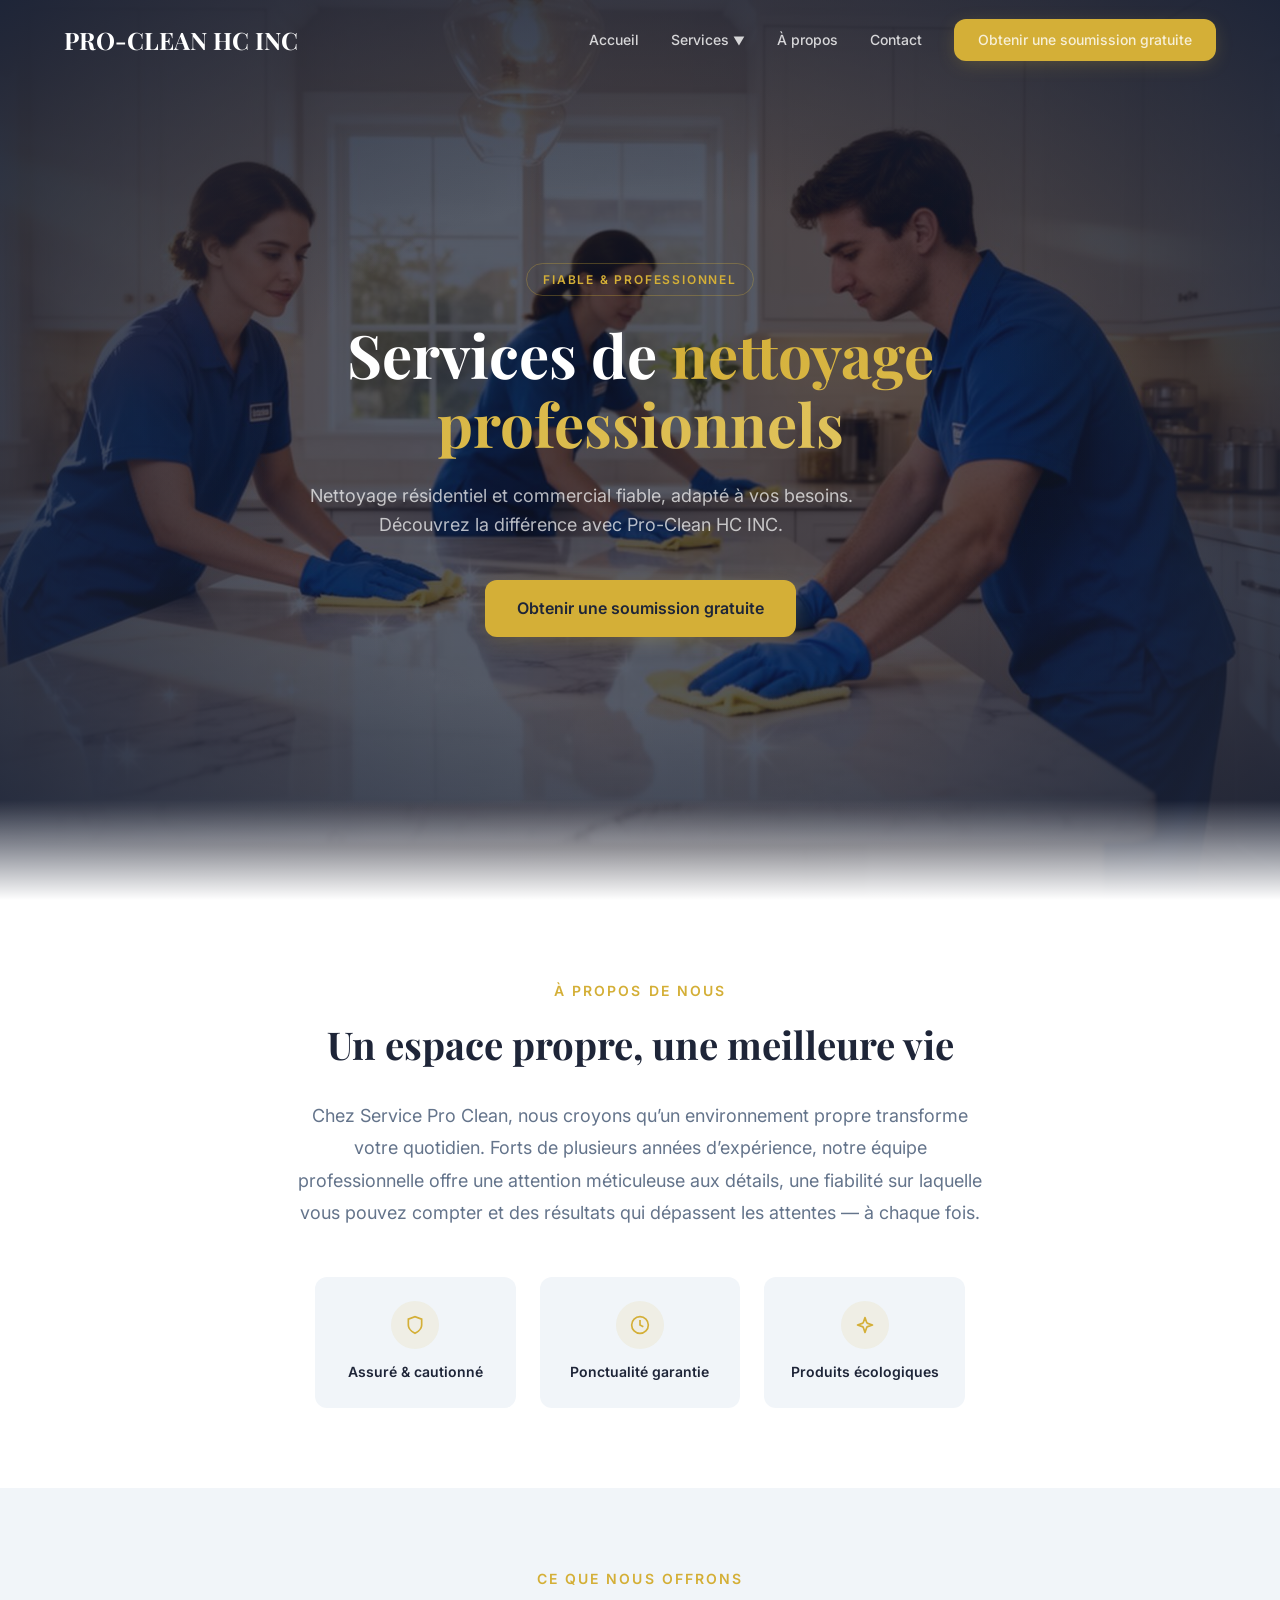
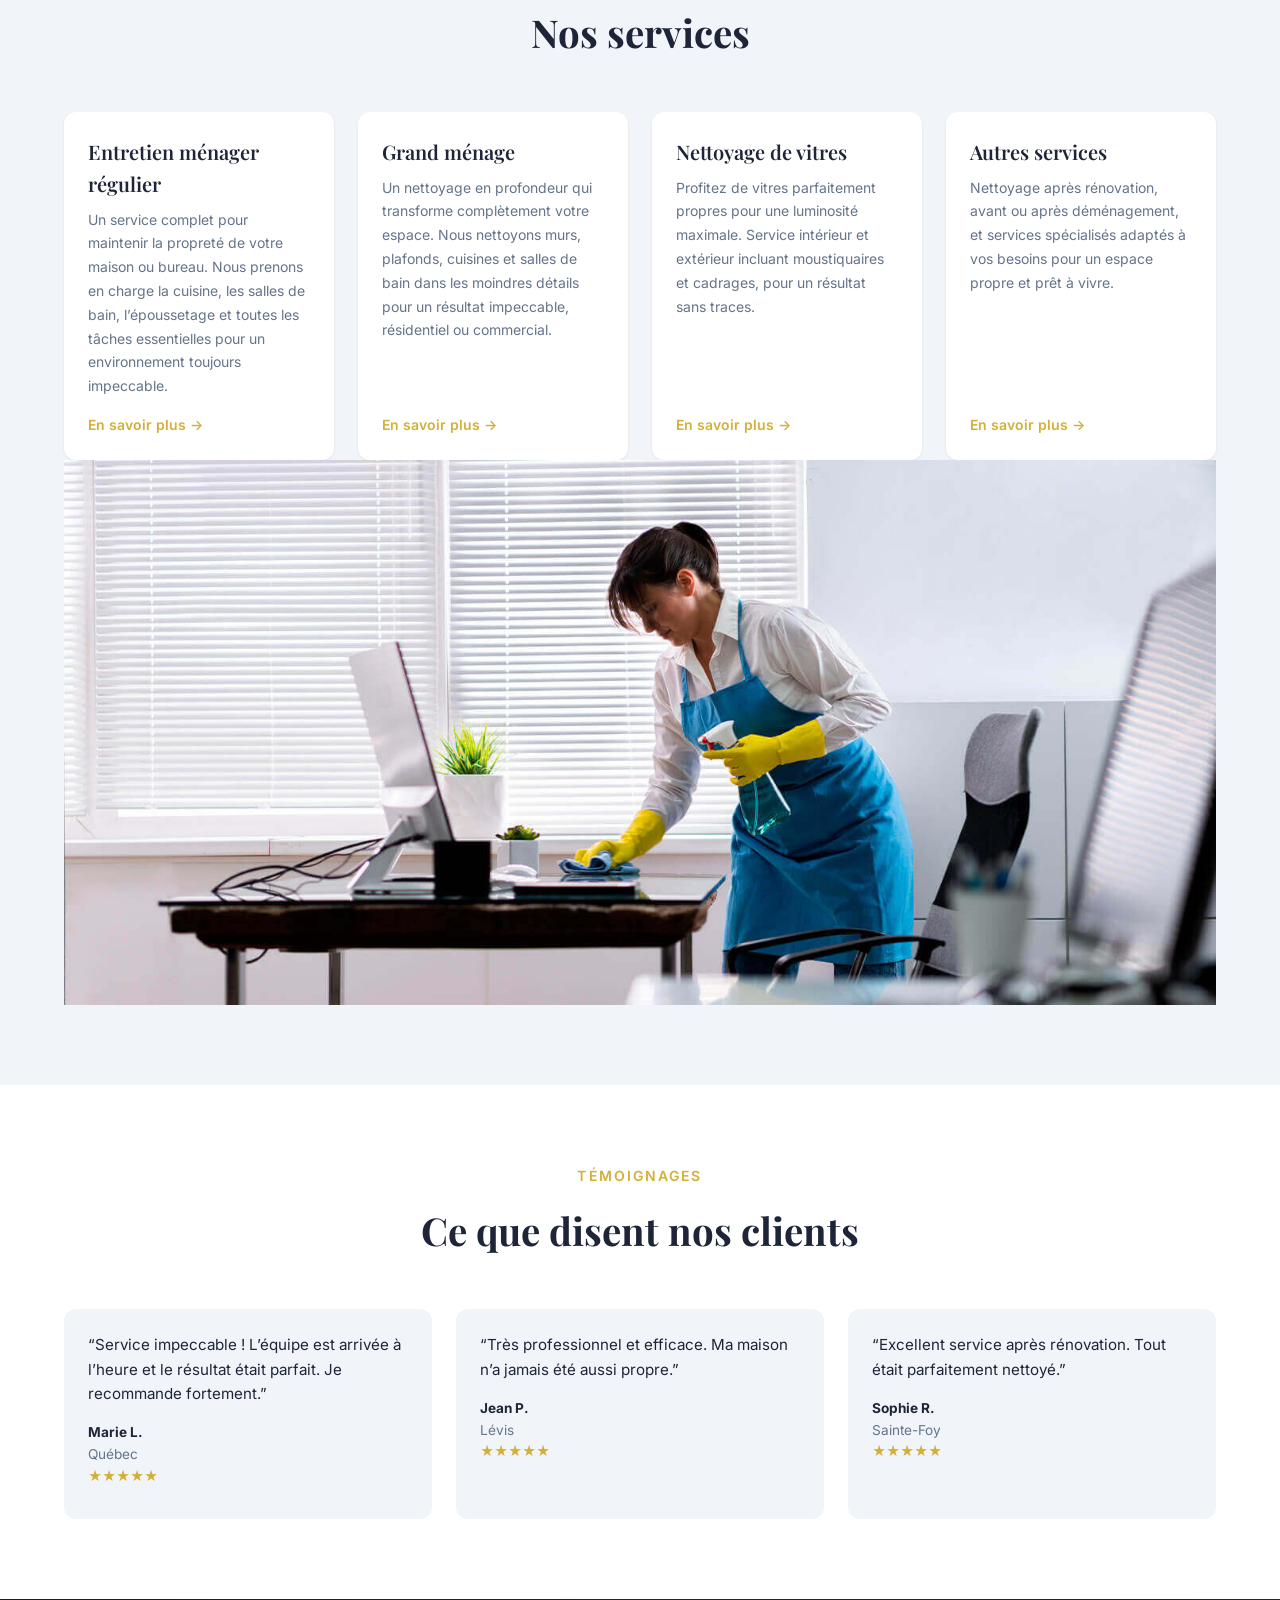
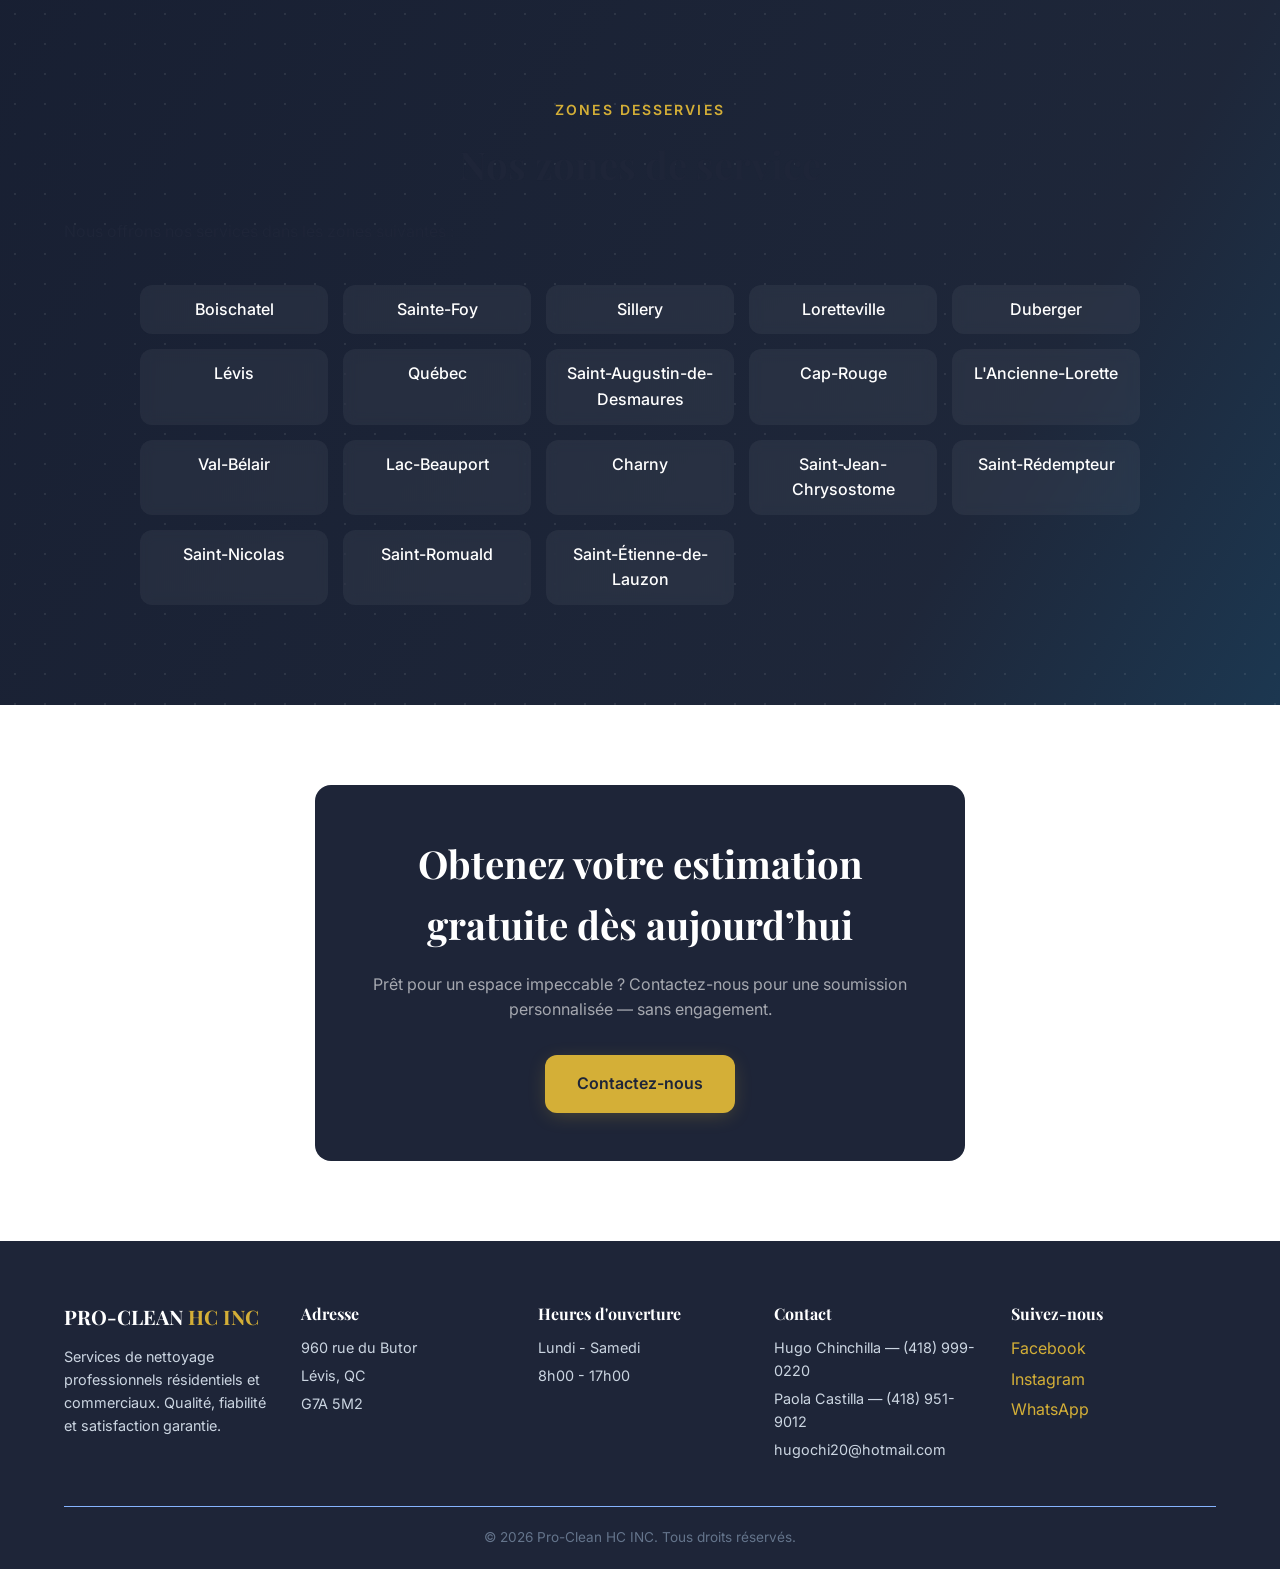
==== index.html @ bacf90ba "Update index.html" ====
<!DOCTYPE html>
<html lang="fr">
<head>
  <meta charset="UTF-8">
  <meta name="viewport" content="width=device-width, initial-scale=1.0">
  <meta name="description" content="PRO-CLEAN HC INC - Services de nettoyage résidentiels et commerciaux professionnels. Obtenez une soumission gratuite dès aujourd'hui.">
  <title>Service Pro Clean | Services de nettoyage professionnels</title>
  <link rel="stylesheet" href="styles.css">
</head>
<body>

<!-- NAVBAR -->
<nav class="navbar" id="navbar">
  <div class="container navbar-inner">
    <a href="index.html" class="logo">PRO-CLEAN HC INC</a>
    <div class="nav-links">
      <a href="index.html">Accueil</a>
      
      <div class="dropdown">
        <a href="#services" class="dropdown-toggle">Services <small>▼</small></a>
        <div class="dropdown-menu">
          <a href="regular-cleaning.html">Entretien ménager régulier</a>
          <a href="deep-cleaning.html">Grand ménage</a>
          <a href="window-cleaning.html">Nettoyage de vitres</a>
          <a href="custom-services.html">Autres services</a>
        </div>
      </div>

      <a href="#about">À propos</a>
      <a href="#contact">Contact</a>
      <a href="contact.html" class="btn-gold">Obtenir une soumission gratuite</a>
    </div>
    <button class="mobile-toggle" onclick="toggleMenu()" aria-label="Menu">&#9776;</button>
  </div>

  <div class="mobile-menu" id="mobileMenu">
    <a href="index.html" onclick="closeMenu()">Accueil</a>
    
    <div class="mobile-dropdown">
      <p class="mobile-dropdown-label">Nos Services :</p>
      <a href="regular-cleaning.html" onclick="closeMenu()">- Entretien régulier</a>
      <a href="deep-cleaning.html" onclick="closeMenu()">- Grand ménage</a>
      <a href="window-cleaning.html" onclick="closeMenu()">- Nettoyage de vitres</a>
      <a href="custom-services.html" onclick="closeMenu()">- Autres services</a>
    </div>

    <a href="#about" onclick="closeMenu()">À propos</a>
    <a href="#contact" onclick="closeMenu()">Contact</a>
    <a href="contact.html" class="btn-gold" style="text-align:center;margin-top:0.5rem" onclick="closeMenu()">Obtenir une soumission gratuite</a>
  </div>
</nav>



<!-- HERO -->
<section class="hero">
  <div class="hero-bg"></div>
  <div class="hero-content">
    <span class="hero-badge">Fiable & Professionnel</span>
    <h1>Services de <span class="gold-text">nettoyage professionnels</span></h1>
    <p>Nettoyage résidentiel et commercial fiable, adapté à vos besoins. Découvrez la différence avec Pro-Clean HC INC.</p>
    <a href="#contact" class="btn-gold btn-gold-lg">Obtenir une soumission gratuite</a>
  </div>
  <div class="hero-fade"></div>
</section>

<!-- ABOUT -->
<section class="about" id="about">
  <div class="container">
    <div class="fade-up">
      <span class="section-label">À propos de nous</span>
      <h2 class="section-title">Un espace propre, une meilleure vie</h2>
      <p class="about-text">Chez Service Pro Clean, nous croyons qu’un environnement propre transforme votre quotidien. Forts de plusieurs années d’expérience, notre équipe professionnelle offre une attention méticuleuse aux détails, une fiabilité sur laquelle vous pouvez compter et des résultats qui dépassent les attentes — à chaque fois.</p>
    </div>
    <div class="highlights fade-up">
      <div class="highlight-card">
        <div class="highlight-icon">
          <svg xmlns="http://www.w3.org/2000/svg" viewBox="0 0 24 24" stroke-width="2"><path d="M12 22s8-4 8-10V5l-8-3-8 3v7c0 6 8 10 8 10z"/></svg>
        </div>
        <span>Assuré & cautionné</span>
      </div>
      <div class="highlight-card">
        <div class="highlight-icon">
          <svg xmlns="http://www.w3.org/2000/svg" viewBox="0 0 24 24" stroke-width="2"><circle cx="12" cy="12" r="10"/><polyline points="12 6 12 12 16 14"/></svg>
        </div>
        <span>Ponctualité garantie</span>
      </div>
      <div class="highlight-card">
        <div class="highlight-icon">
          <svg xmlns="http://www.w3.org/2000/svg" viewBox="0 0 24 24" stroke-width="2" stroke-linecap="round" stroke-linejoin="round"><path d="m12 3-1.9 5.8a2 2 0 0 1-1.3 1.3L3 12l5.8 1.9a2 2 0 0 1 1.3 1.3L12 21l1.9-5.8a2 2 0 0 1 1.3-1.3L21 12l-5.8-1.9a2 2 0 0 1-1.3-1.3Z"></path></svg>
        </div>
        <span>Produits écologiques</span>
      </div>
    </div>
  </div>
</section>

<section class="services" id="services">
  <div class="container">

    <!-- HEADER -->
    <div class="fade-up">
      <span class="section-label">Ce que nous offrons</span>
      <h2 class="section-title">Nos services</h2>
    </div>

    <!-- GRID DE SERVICIOS -->
    <div class="services-grid">

      <div class="service-card fade-up">
        <h3>Entretien ménager régulier</h3>
        <p>
          Un service complet pour maintenir la propreté de votre maison ou bureau.
          Nous prenons en charge la cuisine, les salles de bain, l’époussetage et
          toutes les tâches essentielles pour un environnement toujours impeccable.
        </p>
        <a href="regular-cleaning.html" class="service-link">En savoir plus →</a>
      </div>

      <div class="service-card fade-up">
        <h3>Grand ménage</h3>
        <p>
          Un nettoyage en profondeur qui transforme complètement votre espace.
          Nous nettoyons murs, plafonds, cuisines et salles de bain dans les moindres
          détails pour un résultat impeccable, résidentiel ou commercial.
        </p>
        <a href="deep-cleaning.html" class="service-link">En savoir plus →</a>
      </div>

      <div class="service-card fade-up">
        <h3>Nettoyage de vitres</h3>
        <p>
          Profitez de vitres parfaitement propres pour une luminosité maximale.
          Service intérieur et extérieur incluant moustiquaires et cadrages,
          pour un résultat sans traces.
        </p>
        <a href="window-cleaning.html" class="service-link">En savoir plus →</a>
      </div>

      <div class="service-card fade-up">
        <h3>Autres services</h3>
        <p>
          Nettoyage après rénovation, avant ou après déménagement, et services
          spécialisés adaptés à vos besoins pour un espace propre et prêt à vivre.
        </p>
        <a href="custom-services.html" class="service-link">En savoir plus →</a>
      </div>

    </div>

    <!-- IMAGEN DESTACADA -->
    <div class="services-image fade-img">
      <img src="img/limpieza-de-oficinas.jpg" alt="Nettoyage professionnel">
    </div>

  </div>
</section>



<section class="testimonials">
  <div class="container">

    <div class="fade-up">
      <span class="section-label">Témoignages</span>
      <h2 class="section-title">Ce que disent nos clients</h2>
    </div>

    <div class="testimonials-grid">

      <div class="testimonial-card fade-up">
        <p>
          “Service impeccable ! L’équipe est arrivée à l’heure et le résultat
          était parfait. Je recommande fortement.”
        </p>
        <div class="client">
          <strong>Marie L.</strong>
          <span>Québec</span>
          <div class="stars">★★★★★</div>
        </div>
      </div>

      <div class="testimonial-card fade-up">
        <p>
          “Très professionnel et efficace. Ma maison n’a jamais été aussi propre.”
        </p>
        <div class="client">
          <strong>Jean P.</strong>
          <span>Lévis</span>
          <div class="stars">★★★★★</div>
        </div>
      </div>

      <div class="testimonial-card fade-up">
        <p>
          “Excellent service après rénovation. Tout était parfaitement nettoyé.”
        </p>
        <div class="client">
          <strong>Sophie R.</strong>
          <span>Sainte-Foy</span>
          <div class="stars">★★★★★</div>
        </div>
      </div>

    </div>

  </div>
</section>




<section class="service-areas">

  <!-- FONDO -->
  <div class="areas-bg"></div>

  <div class="container areas-content">

    <div class="section-header fade-up">
      <span class="section-label">Zones desservies</span>
      <h2 class="section-title">Nos zones de service</h2>
      <p class="section-subtitle">
        Nous offrons nos services dans les zones suivantes :
      </p>
    </div>

    <div class="areas-grid">

      <div class="area-item">Boischatel</div>
      <div class="area-item">Sainte-Foy</div>
      <div class="area-item">Sillery</div>
      <div class="area-item">Loretteville</div>
      <div class="area-item">Duberger</div>
      <div class="area-item">Lévis</div>
      <div class="area-item">Québec</div>
      <div class="area-item">Saint-Augustin-de-Desmaures</div>
      <div class="area-item">Cap-Rouge</div>
      <div class="area-item">L'Ancienne-Lorette</div>
      <div class="area-item">Val-Bélair</div>
      <div class="area-item">Lac-Beauport</div>
      <div class="area-item">Charny</div>
      <div class="area-item">Saint-Jean-Chrysostome</div>
      <div class="area-item">Saint-Rédempteur</div>
      <div class="area-item">Saint-Nicolas</div>
      <div class="area-item">Saint-Romuald</div>
      <div class="area-item">Saint-Étienne-de-Lauzon</div>

    </div>

  </div>
</section>

<section class="cta-section" id="contact">

  <div class="container">
    <div class="cta-box fade-up">
      <h2>Obtenez votre estimation gratuite dès aujourd’hui</h2>
      <p>Prêt pour un espace impeccable ? Contactez-nous pour une soumission personnalisée — sans engagement.</p>
      <a href="contact.html" class="btn-gold btn-gold-lg">Contactez-nous</a>
    </div>
  </div>
</section>


<!-- FOOTER -->
<footer class="footer">
  <div class="container">
    <div class="footer-grid">
      <div class="footer-col">
        <div class="footer-logo">PRO-CLEAN <span>HC INC</span></div>
        <p class="footer-description">Services de nettoyage professionnels résidentiels et commerciaux. Qualité, fiabilité et satisfaction garantie.</p>
      </div>
      <div class="footer-col">
        <h4>Adresse</h4>
        <p>960 rue du Butor</p>
        <p>Lévis, QC</p>
        <p>G7A 5M2</p>
      </div>
      <div class="footer-col">
        <h4>Heures d'ouverture</h4>
        <p>Lundi - Samedi</p>
        <p>8h00 - 17h00</p>
      </div>
      <div class="footer-col">
        <h4>Contact</h4>
        <p>Hugo Chinchilla — (418) 999-0220</p>
        <p>Paola Castilla — (418) 951-9012</p>
        <p>hugochi20@hotmail.com</p>
      </div>
      <div class="footer-col">
        <h4>Suivez-nous</h4>
        <div class="social-links">
          <a href="#">Facebook</a>
          <a href="#">Instagram</a>
          <a href="#">WhatsApp</a>
        </div>
      </div>
    </div>
    <div class="footer-bottom">
      <p>&copy; 2026 Pro-Clean HC INC. Tous droits réservés.</p>
    </div>
  </div>
</footer>

<script>
window.addEventListener('scroll', () => {
  document.getElementById('navbar').classList.toggle('scrolled', window.scrollY > 20);
});

function toggleMenu() {
  document.getElementById('mobileMenu').classList.toggle('open');
}
function closeMenu() {
  document.getElementById('mobileMenu').classList.remove('open');
}

const observer = new IntersectionObserver((entries) => {
  entries.forEach(e => { if (e.isIntersecting) { e.target.classList.add('visible'); observer.unobserve(e.target); }});
}, { threshold: 0.1 });

document.querySelectorAll('.fade-img').forEach(el => observer.observe(el));
document.querySelectorAll('.fade-up').forEach(el => observer.observe(el));
</script>

</body>
</html>
---- styles.css ----
@import url('https://fonts.googleapis.com/css2?family=Playfair+Display:wght@400;500;600;700&family=Inter:wght@300;400;500;600;700&display=swap');

*, *::before, *::after { margin: 0; padding: 0; box-sizing: border-box; }

:root {
  --navy: #1e2538;
  --navy-light: #86b4ff;
  --gold: #d4af37;
  --gold-light: #e0c35c;
  --gold-dark: #b8952e;
  --white: #ffffff;
  --gray-50: #f8fafc;
  --gray-100: #f1f5f9;
  --gray-400: #94a3b8;
  --gray-500: #64748b;
  --font-heading: 'Playfair Display', serif;
  --font-body: 'Inter', sans-serif;
  --shadow-sm: 0 1px 3px rgba(0,0,0,0.08);
  --shadow-lg: 0 10px 30px rgba(0,0,0,0.1);
  --shadow-gold: 0 4px 20px -4px rgba(212,175,55,0.3);
  --radius: 0.75rem;
}

html { scroll-behavior: smooth; }

body {
  font-family: var(--font-body);
  color: var(--navy);
  background: var(--white);
  line-height: 1.6;
  -webkit-font-smoothing: antialiased;
}

h1, h2, h3, h4, h5, h6 { font-family: var(--font-heading); }
a { text-decoration: none; color: inherit; }
ul { list-style: none; }
img { max-width: 100%; display: block; }

.container { max-width: 1200px; margin: 0 auto; padding: 0 1.5rem; }

/* ===== BUTTONS ===== */
.btn-gold {
  display: inline-block; padding: 0.625rem 1.5rem;
  background: var(--gold); color: var(--navy);
  font-weight: 600; font-size: 0.875rem;
  border-radius: var(--radius); border: none; cursor: pointer;
  transition: background 0.2s, transform 0.2s;
  box-shadow: var(--shadow-gold);
}
.btn-gold:hover { background: var(--gold-light); transform: scale(1.05); }
.btn-gold:active { transform: scale(0.98); }
.btn-gold-lg { padding: 1rem 2rem; font-size: 1rem; }

/* ===== NAVBAR ===== */
.navbar {
  position: fixed; top: 0; left: 0; right: 0; width: 100%;
  z-index: 100; background: transparent;
  transition: all 0.3s ease;
}
.navbar.scrolled {
  background: rgba(93, 142, 255, 0.95);
  backdrop-filter: blur(12px);
  box-shadow: 0 2px 20px rgba(0,0,0,0.2);
}
.navbar-inner {
  display: flex; align-items: center;
  justify-content: space-between; height: 80px;
}
.logo {
  font-family: var(--font-heading);
  font-size: 1.5rem; font-weight: 700; color: var(--white);
}
.logo span { color: var(--gold); }
.nav-links {
  display: flex; align-items: center; gap: 2rem;
}
.nav-links a {
  font-size: 0.875rem; font-weight: 500;
  color: rgba(255,255,255,0.8); transition: color 0.2s;
}
.nav-links a:hover { color: var(--gold); }

/* Dropdown (desktop) */
.dropdown { position: relative; display: inline-block; }
.dropdown-menu {
  display: none; position: absolute; top: 100%; left: 0;
  background: var(--white); min-width: 220px;
  box-shadow: var(--shadow-lg); z-index: 1000;
  border-radius: 4px; padding: 10px 0;
  border-top: 3px solid var(--gold);
}
.dropdown-menu a {
  color: var(--navy) !important; padding: 12px 20px;
  display: block; font-size: 0.9rem; transition: background 0.3s;
}
.dropdown-menu a:hover {
  background-color: #f9f6ef; color: var(--gold) !important;
}
.dropdown:hover .dropdown-menu { display: block; }

/* Mobile toggle */
.mobile-toggle {
  display: none; background: none; border: none;
  color: var(--white); cursor: pointer; font-size: 1.8rem;
  transition: transform 0.3s ease;
}
.mobile-toggle.active { transform: rotate(90deg); }

/* Mobile menu */
.mobile-menu {
  position: absolute; top: 80px; left: 0; width: 100%;
  background: rgba(15,23,42,0.98); backdrop-filter: blur(10px);
  display: flex; flex-direction: column; gap: 1rem;
  padding: 1.5rem;
  opacity: 0; transform: translateY(-10px);
  pointer-events: none; transition: all 0.3s ease;
}
.mobile-menu.open {
  opacity: 1; transform: translateY(0); pointer-events: auto;
}
.mobile-menu a {
  color: rgba(255,255,255,0.8); font-size: 1rem;
  padding: 0.75rem 0;
  border-bottom: 1px solid rgba(255,255,255,0.05);
  transition: color 0.2s;
}
.mobile-menu a:hover { color: var(--gold); }
.mobile-menu .btn-gold {
  width: 100%; text-align: center; margin-top: 0.5rem;
}
.mobile-dropdown {
  display: flex; flex-direction: column; gap: 0.3rem; margin-top: 0.5rem;
}
.mobile-dropdown-label {
  color: var(--gold); font-size: 0.8rem; font-weight: 600;
  letter-spacing: 1px; text-transform: uppercase; margin-bottom: 5px;
}
.mobile-dropdown a {
  font-size: 0.95rem; color: rgba(255,255,255,0.8);
  padding-left: 10px; border: none;
}

/* ===== HERO (homepage) ===== */
.hero {
  position: relative; min-height: 100vh;
  display: flex; align-items: center; justify-content: center;
  overflow: hidden; text-align: center;
}
.hero-bg {
  position: absolute; inset: 0;
  background:
    linear-gradient(rgba(15,23,42,0.7), rgba(15,23,42,0.7)),
    url('img/hero-cleaning.jpg');
  background-size: cover; background-position: center;
}
.hero-bg::after {
  content: ''; position: absolute; inset: 0;
  background: radial-gradient(ellipse at center, transparent 40%, var(--navy) 100%);
}
.hero-content {
  position: relative; z-index: 2;
  max-width: 750px; padding: 2rem 1rem;
}
.hero-badge {
  display: inline-block; padding: 0.375rem 1rem; margin-bottom: 1.5rem;
  font-size: 0.75rem; font-weight: 600; letter-spacing: 0.15em; text-transform: uppercase;
  color: var(--gold); border: 1px solid rgba(212,175,55,0.3); border-radius: 100px;
}
.hero h1,
.service-page-hero-content h1 {
  font-size: clamp(2.25rem, 5vw, 3.75rem); font-weight: 700;
  color: var(--white); line-height: 1.15; margin-bottom: 1.5rem;
}
.gold-text {
  background: linear-gradient(135deg, var(--gold), var(--gold-light));
  -webkit-background-clip: text; -webkit-text-fill-color: transparent;
  background-clip: text;
}
.hero p,
.service-page-hero-content p {
  font-size: 1.125rem; color: rgba(255,255,255,0.7);
  margin-bottom: 2.5rem; max-width: 600px;
}
.hero-fade {
  position: absolute; bottom: 0; left: 0; right: 0; height: 100px;
  background: linear-gradient(to top, var(--white), transparent); z-index: 3;
}

/* ===== SERVICE PAGE HERO ===== */
.service-page-hero {
  position: relative; min-height: 70vh;
  display: flex; align-items: center;
  overflow: hidden;
}
.service-page-hero-bg {
  position: absolute; inset: 0;
}
.service-page-hero-bg img {
  width: 100%; height: 100%; object-fit: cover;
}
.service-page-hero-overlay {
  position: absolute; inset: 0;
  background: linear-gradient(135deg, rgba(15,23,42,0.85), rgba(15,23,42,0.6));
}
.service-page-hero-content {
  position: relative; z-index: 2;
  padding: 8rem 0 4rem;
}
.service-page-hero-content p {
  margin-left: 0; margin-right: 0;
}

/* ===== ANIMATIONS ===== */
.fade-up {
  opacity: 0; transform: translateY(30px);
  transition: opacity 0.6s ease, transform 0.6s ease;
}
.fade-up.visible { opacity: 1; transform: translateY(0); }

.fade-img {
  opacity: 0; transform: translateY(40px);
  transition: all 0.8s ease;
}
.fade-img.visible { opacity: 1; transform: translateY(0); }

/* ===== SECTION HEADERS ===== */
.section-label {
  display: block; color: var(--gold);
  font-size: 0.875rem; font-weight: 600;
  letter-spacing: 0.15em; text-transform: uppercase; text-align: center;
}
.section-title {
  font-size: clamp(1.75rem, 3vw, 2.5rem); font-weight: 700;
  color: var(--navy); text-align: center; margin: 0.75rem 0 1.5rem;
}

/* ===== SERVICE PAGE SECTIONS ===== */
.sp-section { padding: 5rem 0; }
.sp-section-gray { background: var(--gray-100); }

.sp-title {
  font-size: clamp(1.5rem, 3vw, 2.25rem); font-weight: 700;
  color: var(--navy); margin: 0.75rem 0 1.5rem; line-height: 1.3;
}

.sp-intro-grid {
  display: grid; grid-template-columns: 1fr 1fr;
  gap: 3rem; align-items: center;
}
.sp-intro-reverse { direction: rtl; }
.sp-intro-reverse > * { direction: ltr; }
.sp-intro-text p {
  font-size: 1.05rem; color: var(--gray-500); line-height: 1.8; margin-bottom: 1rem;
}
.sp-intro-text .section-label { text-align: left; }
.sp-intro-image img {
  border-radius: 1rem; box-shadow: var(--shadow-lg);
  width: 100%; height: auto;
}

/* Detail cards (kitchen, bathroom) */
.sp-cards-grid {
  display: grid; grid-template-columns: 1fr 1fr;
  gap: 2rem; margin-bottom: 3rem;
}
.sp-detail-card {
  background: var(--white); border-radius: 1rem;
  overflow: hidden; box-shadow: var(--shadow-lg);
  transition: transform 0.3s, box-shadow 0.3s;
}
.sp-detail-card:hover { transform: translateY(-6px); box-shadow: 0 20px 40px rgba(0,0,0,0.15); }
.sp-detail-card-img {
  height: 220px; overflow: hidden;
}
.sp-detail-card-img img {
  width: 100%; height: 100%; object-fit: cover;
  transition: transform 0.5s;
}
.sp-detail-card:hover .sp-detail-card-img img { transform: scale(1.05); }
.sp-detail-card-body {
  padding: 1.5rem;
}
.sp-detail-card-body h3 {
  font-size: 1.25rem; margin-bottom: 1rem; color: var(--navy);
}
.check-list li {
  position: relative; padding-left: 28px; margin-bottom: 10px;
  color: var(--gray-500); font-size: 0.95rem;
}
.check-list li::before {
  content: '✓'; position: absolute; left: 0;
  color: var(--gold); font-weight: bold; font-size: 1.1rem;
}

/* Included services strip */
.sp-included {
  background: var(--white); border-radius: 1rem; padding: 2rem;
  box-shadow: var(--shadow-sm); border-left: 4px solid var(--gold);
}
.sp-included h3 {
  font-size: 1.125rem; color: var(--navy); margin-bottom: 1.25rem;
}
.sp-included-grid {
  display: grid; grid-template-columns: 1fr 1fr; gap: 0.75rem;
}
.sp-included-item {
  font-size: 0.95rem; color: var(--gray-500);
}
.sp-included-item span {
  color: var(--gold); font-weight: 700; margin-right: 0.5rem;
}

/* Banner image */
.sp-banner {
  overflow: hidden; max-height: 500px;
  display: flex; align-items: center; justify-content: center;
}
.sp-banner img {
  width: 100%; height: 100%; object-fit: cover;
}

/* ===== ABOUT ===== */
.about { padding: 5rem 0; }
.about-text {
  max-width: 700px; margin: 0 auto 3rem; text-align: center;
  font-size: 1.125rem; color: var(--gray-500); line-height: 1.8;
}
.highlights {
  display: grid; grid-template-columns: repeat(3, 1fr);
  gap: 1.5rem; max-width: 650px; margin: 0 auto;
}
.highlight-card {
  display: flex; flex-direction: column; align-items: center; gap: 0.75rem;
  padding: 1.5rem; border-radius: var(--radius); background: var(--gray-100);
}
.highlight-icon {
  width: 48px; height: 48px; border-radius: 50%;
  background: rgba(212,175,55,0.1);
  display: flex; align-items: center; justify-content: center;
}
.highlight-icon svg { width: 20px; height: 20px; stroke: var(--gold); fill: none; }
.highlight-card span { font-size: 0.875rem; font-weight: 600; color: var(--navy); }

/* ===== SERVICES ===== */
.services { padding: 5rem 0; background: var(--gray-100); }
.services-grid {
  display: grid; grid-template-columns: repeat(4, 1fr);
  gap: 1.5rem; margin-top: 3rem;
}
.service-card {
  background: var(--white); border-radius: var(--radius); padding: 1.5rem;
  box-shadow: var(--shadow-sm); transition: box-shadow 0.3s, transform 0.3s;
  display: flex; flex-direction: column;
}
.service-card:hover { box-shadow: var(--shadow-lg); transform: translateY(-4px); }
.service-icon {
  width: 48px; height: 48px; border-radius: 0.5rem;
  background: rgba(212,175,55,0.1);
  display: flex; align-items: center; justify-content: center;
  margin-bottom: 1rem; transition: background 0.3s;
}
.service-card:hover .service-icon { background: rgba(212,175,55,0.2); }
.service-icon svg { width: 24px; height: 24px; stroke: var(--gold); fill: none; }
.service-card h3 { font-size: 1.25rem; font-weight: 600; color: var(--navy); margin-bottom: 0.5rem; }
.service-card p { font-size: 0.875rem; color: var(--gray-500); line-height: 1.7; flex: 1; margin-bottom: 1rem; }
.service-link {
  display: inline-flex; align-items: center; gap: 0.375rem;
  font-size: 0.875rem; font-weight: 600; color: var(--gold); transition: color 0.2s;
}
.service-link:hover { color: var(--gold-dark); }
.service-link svg { width: 16px; height: 16px; stroke: currentColor; fill: none; }

/* ===== WHY CHOOSE US ===== */
.why-us { padding: 5rem 0; background: var(--navy); }
.why-us .section-title { color: var(--white); }
.why-grid {
  display: grid; grid-template-columns: repeat(4, 1fr);
  gap: 2rem; margin-top: 3rem;
}
.why-item { text-align: center; }
.why-icon {
  width: 56px; height: 56px; border-radius: 50%;
  background: rgba(212,175,55,0.1);
  display: flex; align-items: center; justify-content: center;
  margin: 0 auto 1rem;
}
.why-icon svg { width: 24px; height: 24px; stroke: var(--gold); fill: none; }
.why-item h3 { font-size: 1.125rem; font-weight: 600; color: var(--white); margin-bottom: 0.5rem; }
.why-item p { font-size: 0.875rem; color: rgba(255,255,255,0.6); }

/* ===== TESTIMONIALS ===== */
.testimonials { padding: 5rem 0; }
.testimonials-grid {
  display: grid; grid-template-columns: repeat(3, 1fr);
  gap: 1.5rem; margin-top: 3rem;
}
.testimonial-card {
  background: var(--gray-100); padding: 1.5rem;
  border-radius: var(--radius); transition: transform 0.3s, box-shadow 0.3s;
}
.testimonial-card:hover { transform: translateY(-5px); box-shadow: var(--shadow-lg); }
.testimonial-card p { font-size: 0.95rem; color: var(--navy); margin-bottom: 1rem; }
.stars { color: var(--gold); margin-bottom: 0.5rem; }
.client { font-size: 0.85rem; color: var(--gray-500); }
.client strong { display: block; color: var(--navy); }

/* ===== SERVICE AREAS ===== */
.service-areas {
  position: relative; overflow: hidden; padding: 100px 0;
  background: var(--navy);
}
.areas-content { position: relative; z-index: 2; }
.areas-bg {
  position: absolute; inset: 0; z-index: 1; overflow: hidden;
}
.areas-bg::before {
  content: ""; position: absolute; inset: 0;
  background: linear-gradient(120deg, #0f172a, #1e293b, #0ea5e9, #1e293b, #0f172a);
  background-size: 300% 300%;
  animation: gradientMove 15s ease infinite; opacity: 0.4;
}
.areas-bg::after {
  content: ""; position: absolute; inset: 0;
  background-image: radial-gradient(white 1px, transparent 1px);
  background-size: 30px 30px; opacity: 0.08;
  animation: moveDots 40s linear infinite;
}
@keyframes gradientMove {
  0% { background-position: 0% 50%; }
  50% { background-position: 100% 50%; }
  100% { background-position: 0% 50%; }
}
@keyframes moveDots {
  0% { transform: translateY(0); }
  100% { transform: translateY(-60px); }
}
.areas-grid {
  display: grid; grid-template-columns: repeat(auto-fit, minmax(180px, 1fr));
  gap: 15px; margin-top: 40px; max-width: 1000px; margin-left: auto; margin-right: auto;
}
.area-item {
  background: rgba(255,255,255,0.05); backdrop-filter: blur(6px);
  border-radius: 12px; padding: 12px 16px; text-align: center;
  color: white; font-weight: 500; transition: all 0.3s ease; cursor: default;
}
.area-item:hover { background: rgba(14,165,233,0.2); transform: translateY(-3px); }

/* ===== CTA ===== */
.cta-section { padding: 5rem 0; }
.cta-box {
  max-width: 650px; margin: 0 auto; text-align: center;
  background: var(--navy); border-radius: 1rem; padding: 3rem 2rem;
}
.cta-box h2 {
  font-size: clamp(1.75rem, 3vw, 2.5rem); font-weight: 700;
  color: var(--white); margin-bottom: 1rem;
}
.cta-box p { color: rgba(255,255,255,0.6); margin-bottom: 2rem; }

/* ===== CONTACT ===== */
.contact-page { padding: 120px 0 80px; }
.contact-grid {
  display: grid; grid-template-columns: 1fr 1fr;
  gap: 60px; align-items: start;
}
.contact-info h1 { font-size: 3rem; margin: 15px 0; line-height: 1.2; }
.info-items { margin: 30px 0; }
.info-item { margin-bottom: 20px; }
.info-item strong {
  display: block; color: var(--gold); text-transform: uppercase;
  font-size: 0.8rem; letter-spacing: 1px;
}
.btn-whatsapp {
  display: inline-flex; align-items: center; gap: 10px;
  background-color: #25D366; color: white;
  padding: 15px 30px; border-radius: var(--radius);
  font-weight: 700; transition: 0.3s;
  box-shadow: 0 4px 15px rgba(37,211,102,0.3);
}
.btn-whatsapp:hover { background-color: #128C7E; transform: translateY(-3px); }
.contact-form-container {
  background: var(--navy); padding: 40px;
  border-radius: var(--radius); box-shadow: var(--shadow-lg);
}
.form-group { margin-bottom: 20px; }
.form-group label { display: block; color: white; margin-bottom: 8px; font-size: 0.9rem; }
.form-group input,
.form-group textarea,
.form-group select {
  width: 100%; padding: 12px; border-radius: 6px;
  border: 1px solid rgba(255,255,255,0.1);
  background: rgba(255,255,255,0.05); color: white;
  font-family: var(--font-body);
}
.btn-full { width: 100%; cursor: pointer; }

/* ===== FOOTER ===== */
.footer {
  background: var(--navy); color: #e2e8f0;
  padding: 60px 0 20px;
}
.footer-grid {
  display: grid;
  grid-template-columns: repeat(auto-fit, minmax(200px, 1fr));
  gap: 2rem; margin-bottom: 2.5rem;
}
.footer-logo {
  font-family: var(--font-heading); font-size: 1.25rem;
  font-weight: 700; color: var(--white); margin-bottom: 0.75rem;
}
.footer-logo span { color: var(--gold); }
.footer-description { font-size: 0.9rem; color: var(--gray-400); }
.footer-col h4 { margin-bottom: 10px; color: var(--white); font-size: 1rem; }
.footer-col p { font-size: 0.9rem; margin-bottom: 5px; color: #cbd5e1; }
.social-links a {
  display: block; margin-bottom: 5px; color: var(--gold); transition: 0.3s;
}
.social-links a:hover { color: var(--white); }
.footer-bottom {
  border-top: 1px solid var(--navy-light); padding-top: 1.25rem;
  text-align: center; font-size: 0.85rem; color: var(--gray-500);
}

/* ===== RESPONSIVE ===== */
@media (max-width: 1024px) {
  .services-grid, .why-grid { grid-template-columns: repeat(2, 1fr); }
  .testimonials-grid { grid-template-columns: repeat(2, 1fr); }
  .sp-cards-grid { grid-template-columns: 1fr; }
}

@media (max-width: 768px) {
  .nav-links, .dropdown { display: none; }
  .mobile-toggle { display: block; }
  .navbar-inner { height: 70px; }
  .mobile-menu { top: 70px; }
  .highlights { grid-template-columns: 1fr; max-width: 300px; }
  .services-grid, .why-grid { grid-template-columns: 1fr; }
  .testimonials-grid { grid-template-columns: 1fr; }
  .footer-grid { grid-template-columns: 1fr; text-align: center; }
  .sp-intro-grid { grid-template-columns: 1fr; }
  .sp-intro-reverse { direction: ltr; }
  .sp-cards-grid { grid-template-columns: 1fr; }
  .sp-included-grid { grid-template-columns: 1fr; }
  .contact-grid { grid-template-columns: 1fr; text-align: center; gap: 40px; }
  .contact-info h1 { font-size: 2.2rem; }
  .service-page-hero { min-height: 50vh; }
  .service-page-hero-content { padding: 6rem 0 3rem; }
}
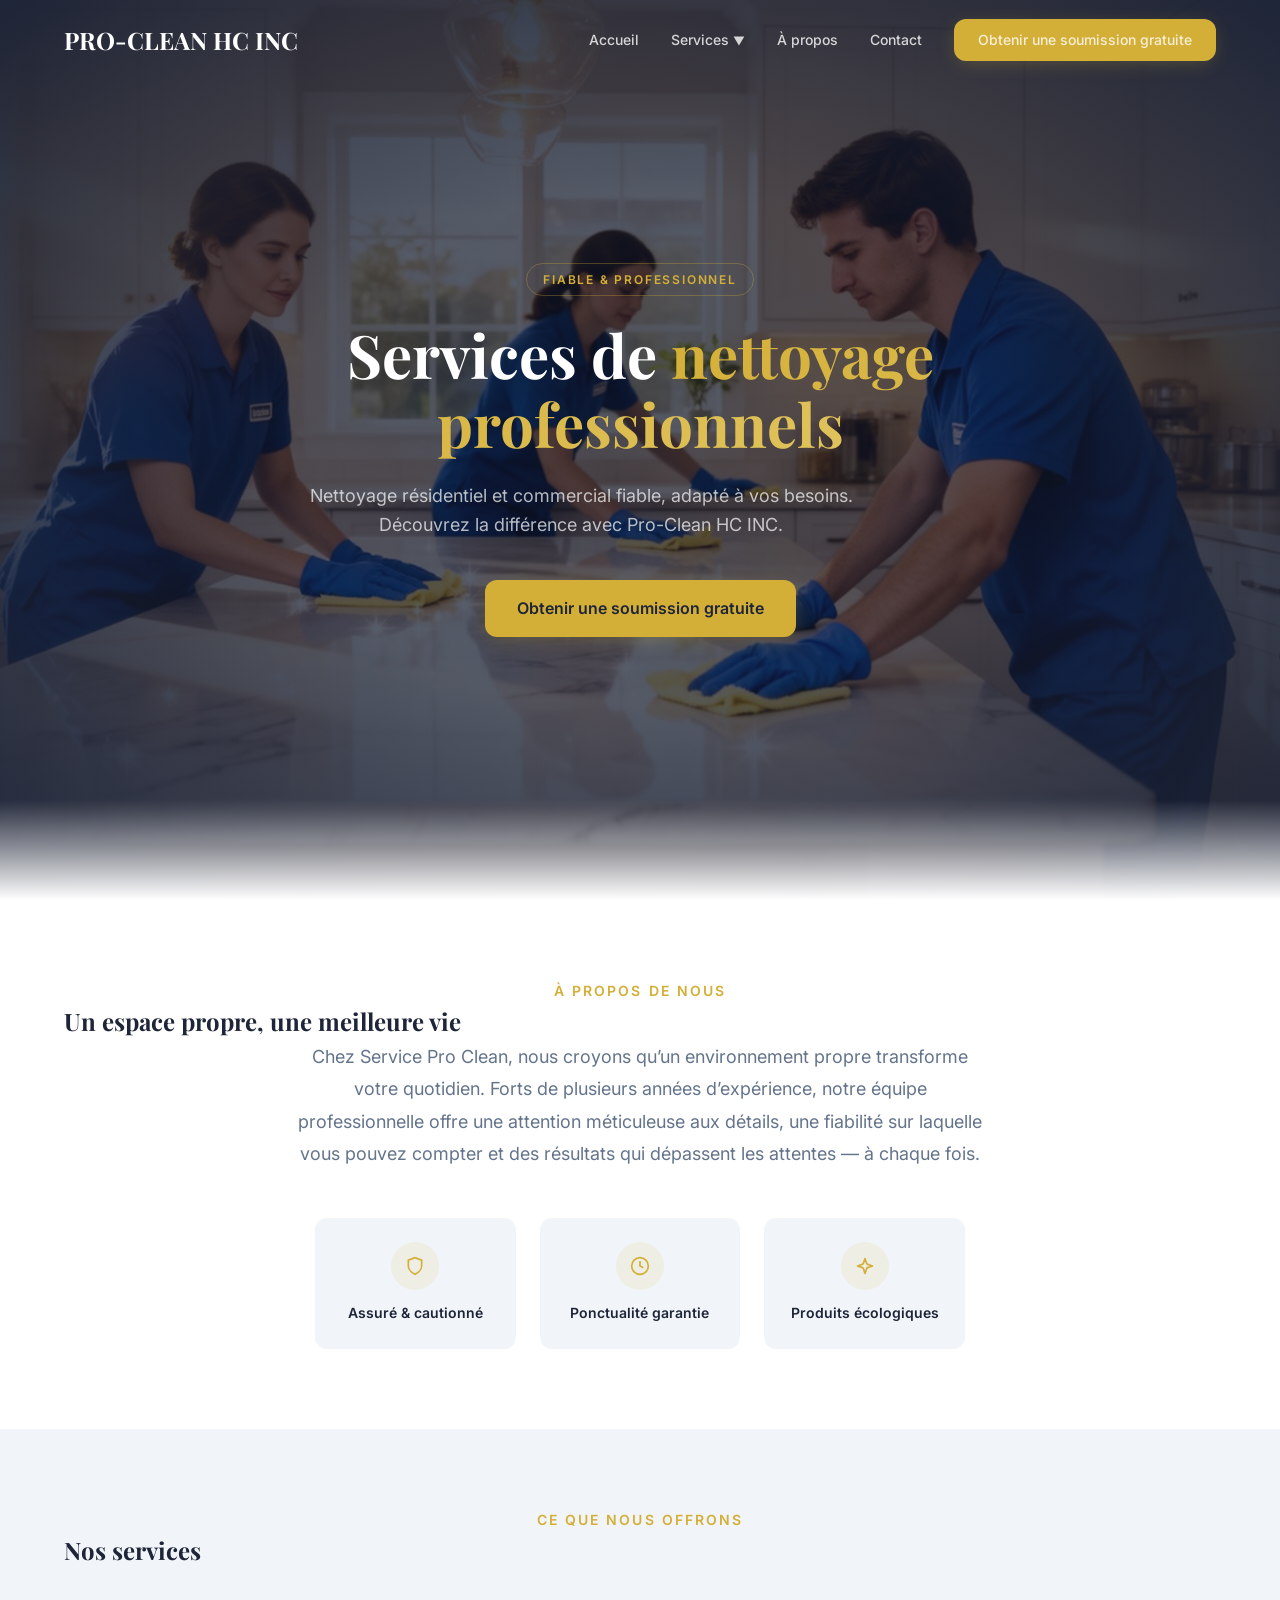
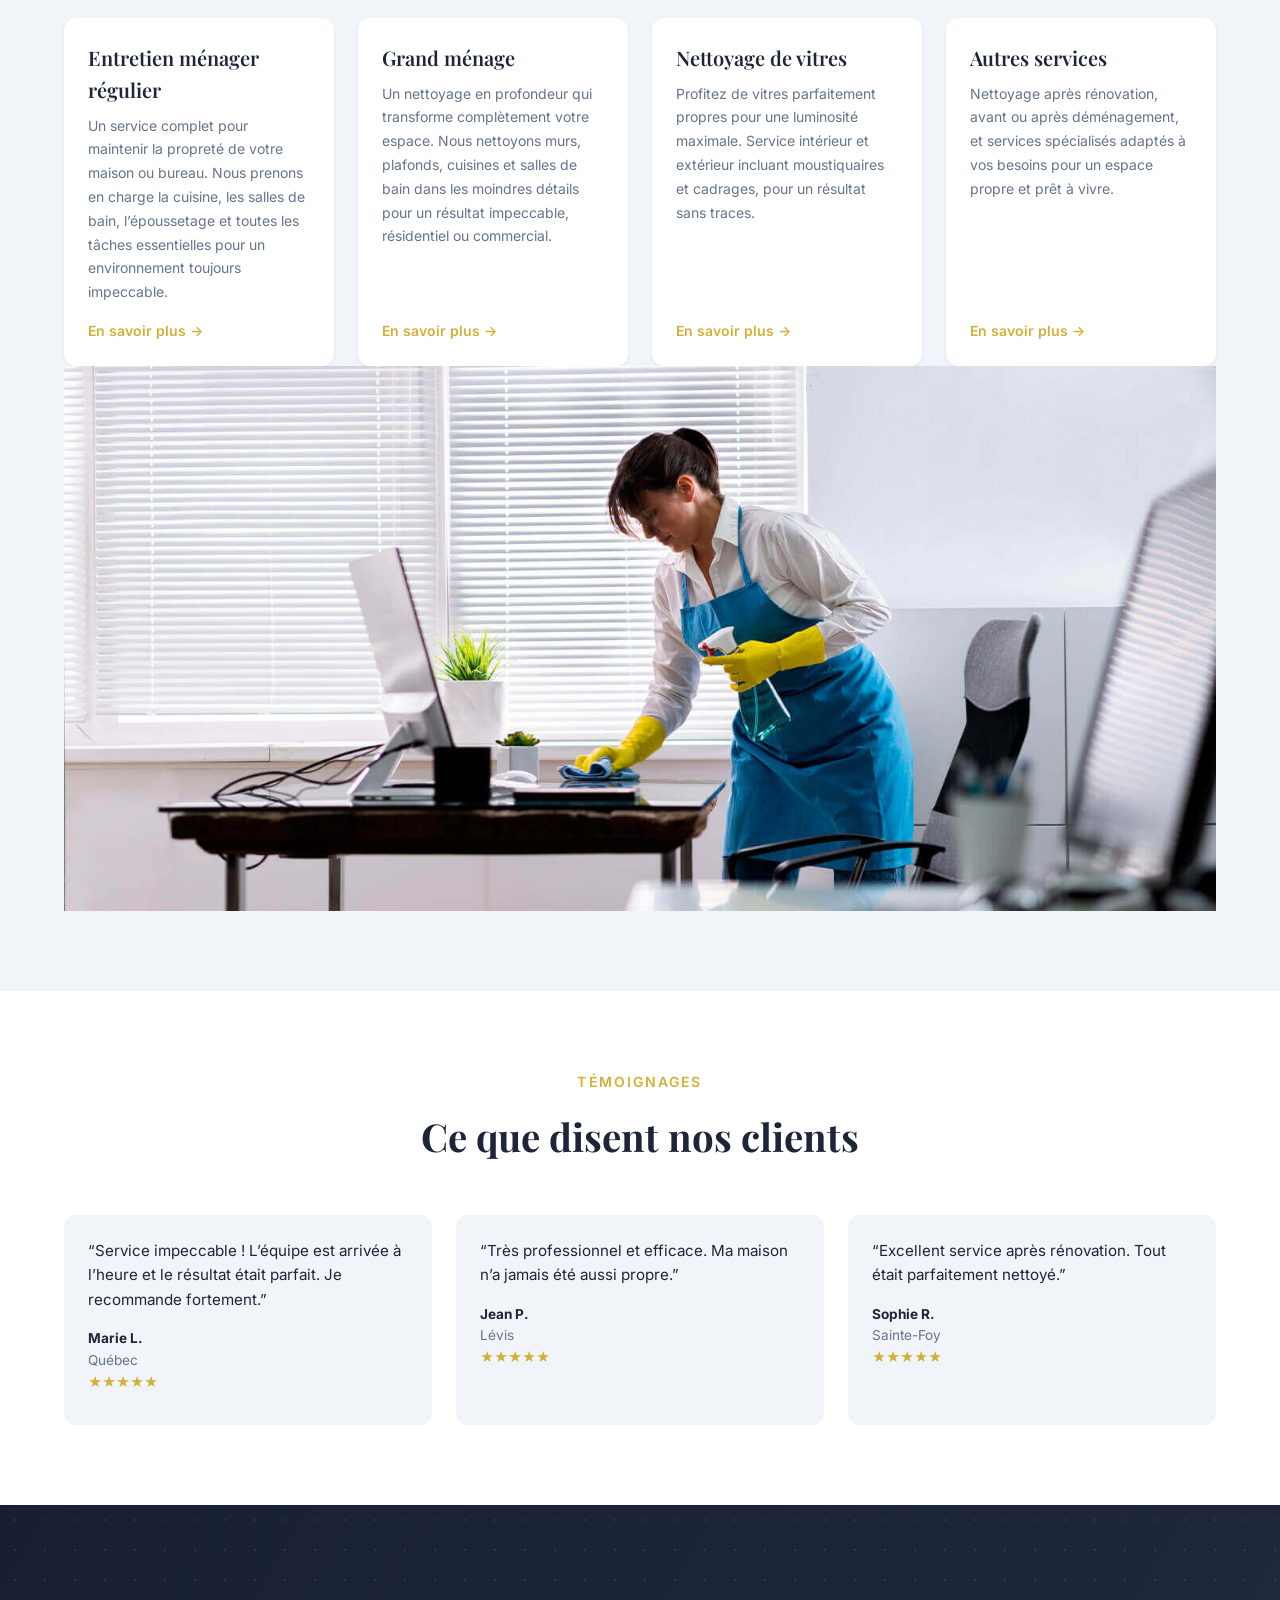
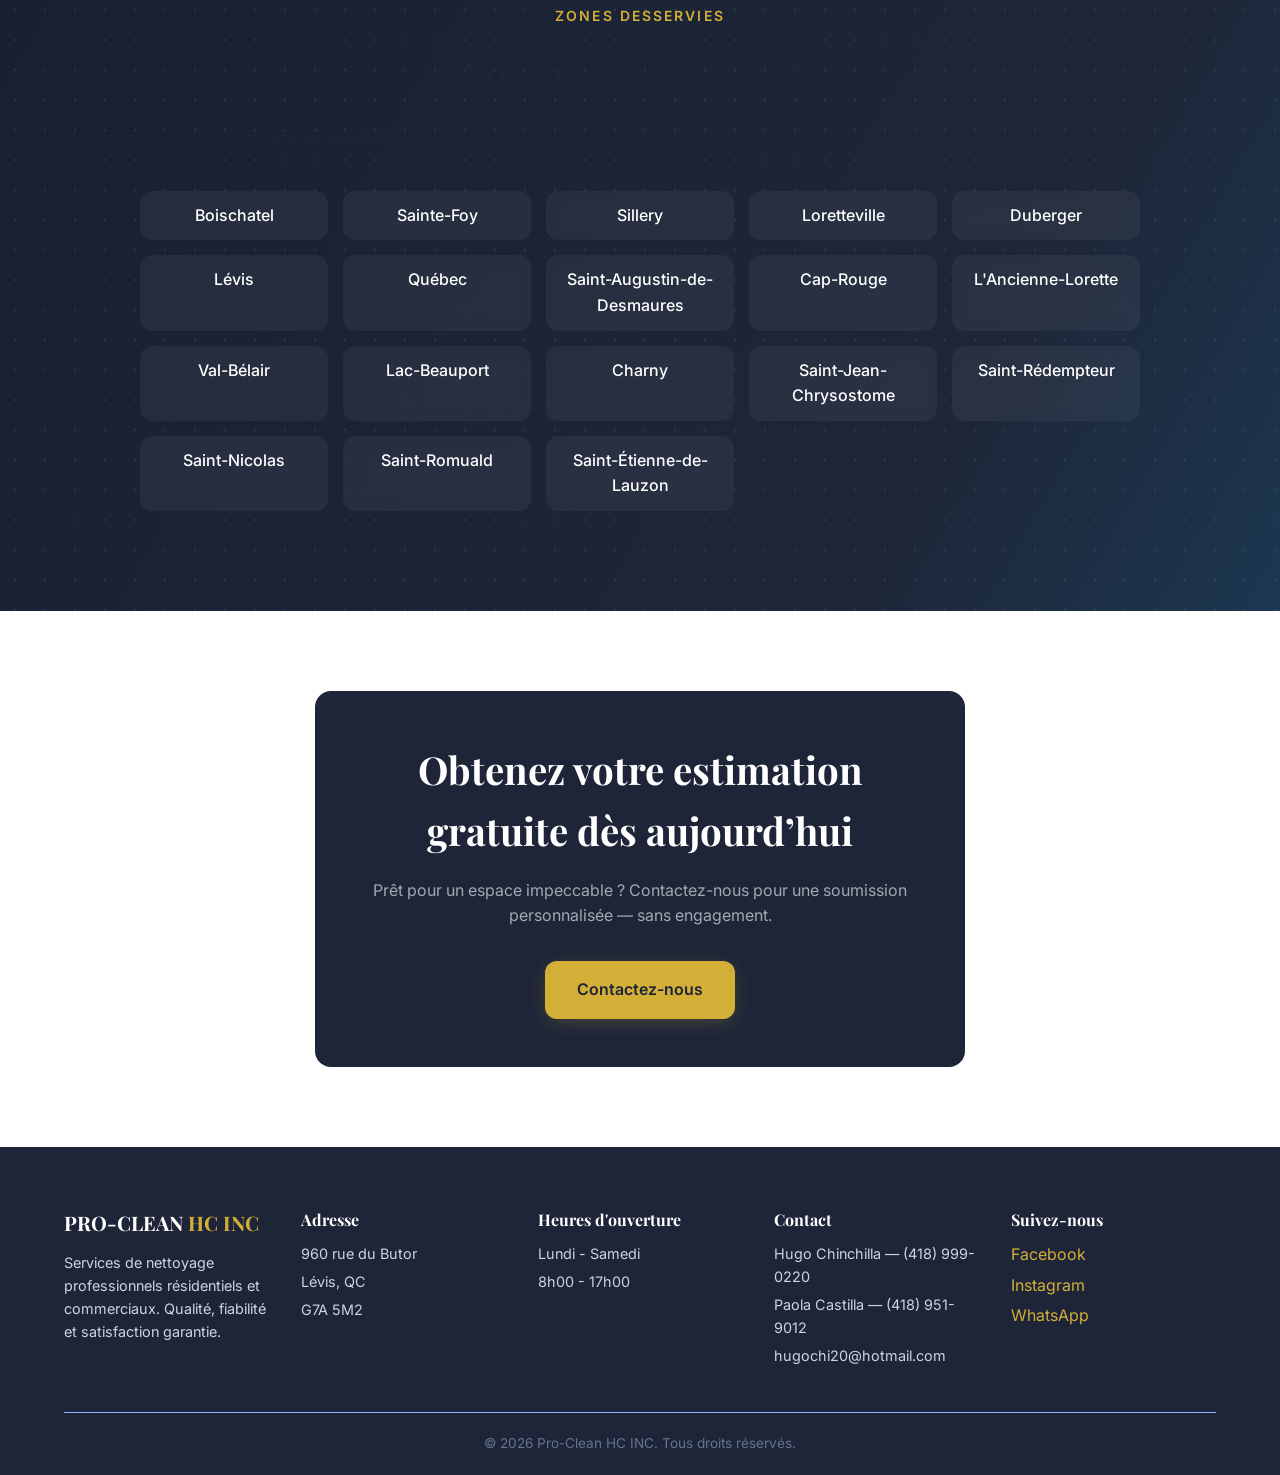
==== commit e0e251d0: "Update index.html" ====
--- a/index.html
+++ b/index.html
@@ -69,7 +69,7 @@
   <div class="container">
     <div class="fade-up">
       <span class="section-label">À propos de nous</span>
-      <h2 class="section-title">Un espace propre, une meilleure vie</h2>
+      <h2 class="section-title2">Un espace propre, une meilleure vie</h2>
       <p class="about-text">Chez Service Pro Clean, nous croyons qu’un environnement propre transforme votre quotidien. Forts de plusieurs années d’expérience, notre équipe professionnelle offre une attention méticuleuse aux détails, une fiabilité sur laquelle vous pouvez compter et des résultats qui dépassent les attentes — à chaque fois.</p>
     </div>
     <div class="highlights fade-up">
@@ -101,7 +101,7 @@
     <!-- HEADER -->
     <div class="fade-up">
       <span class="section-label">Ce que nous offrons</span>
-      <h2 class="section-title">Nos services</h2>
+      <h2 class="section-title2">Nos services</h2>
     </div>
 
     <!-- GRID DE SERVICIOS -->
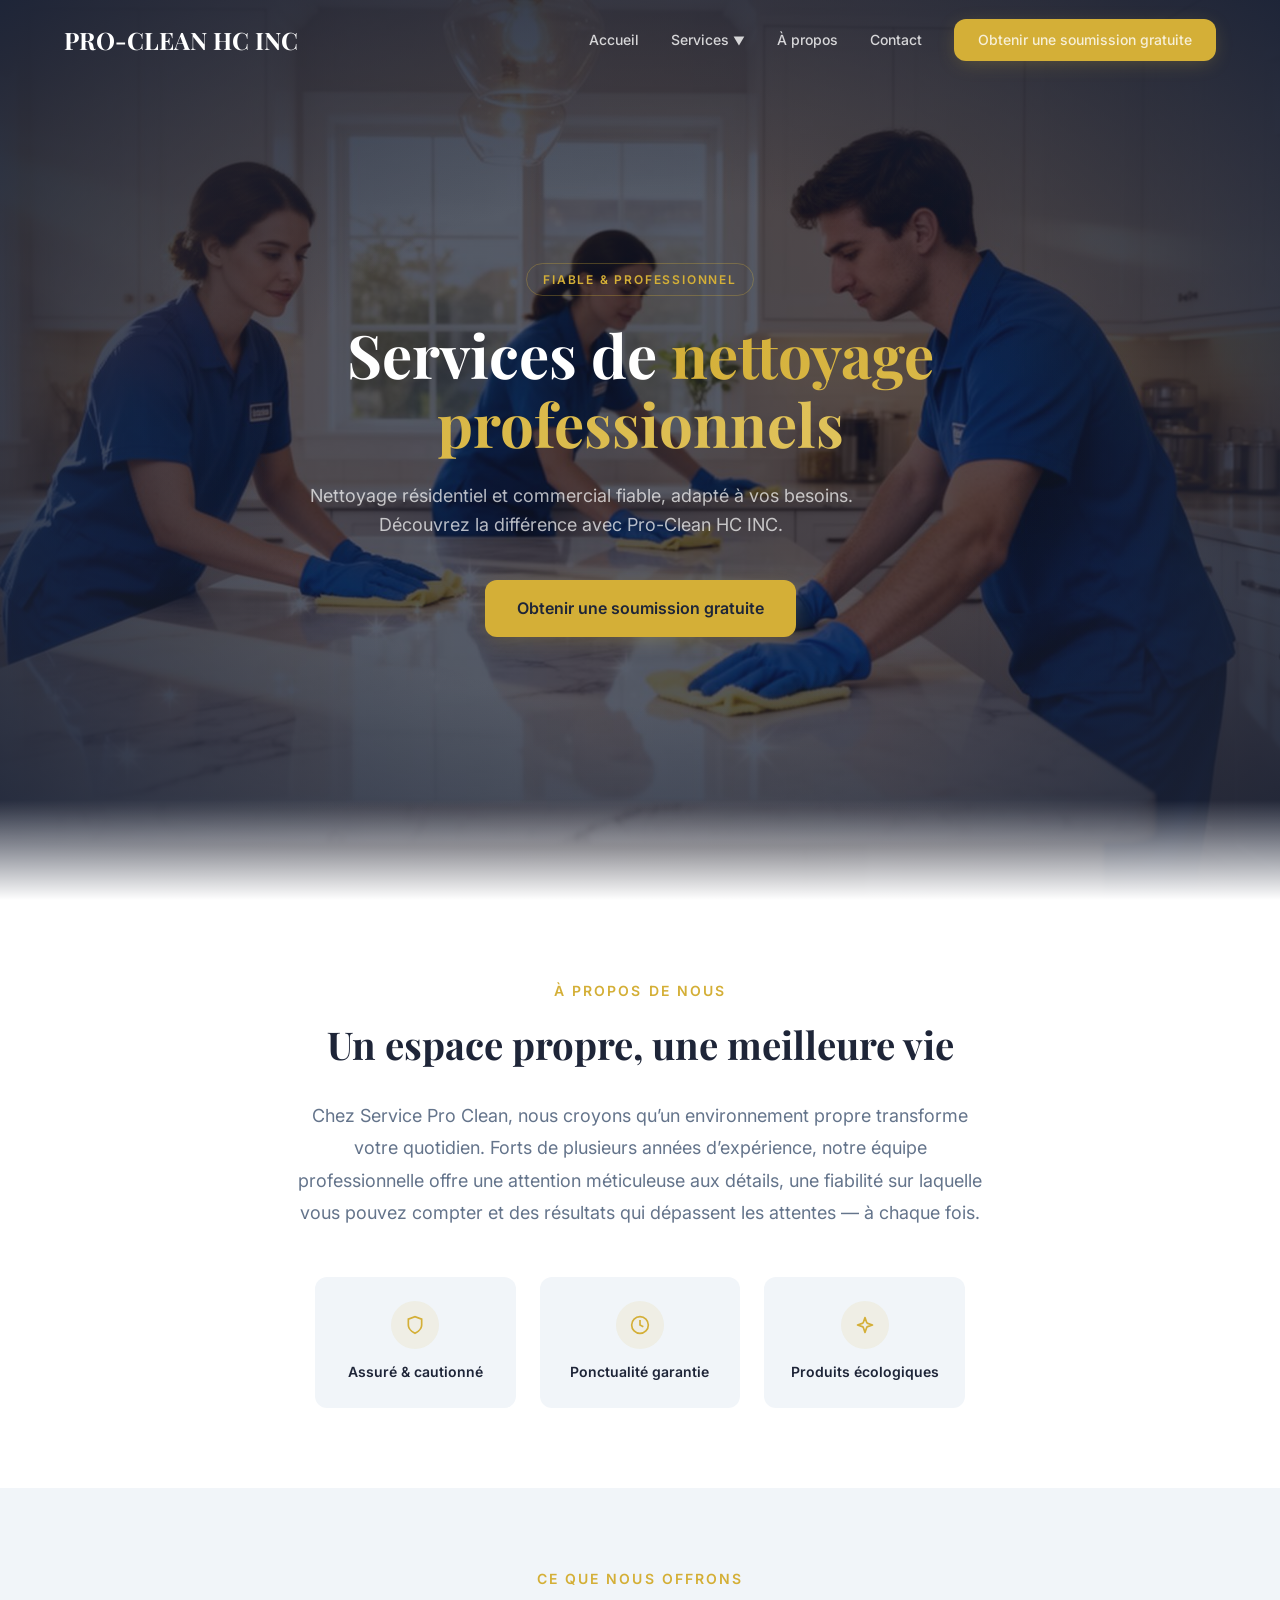
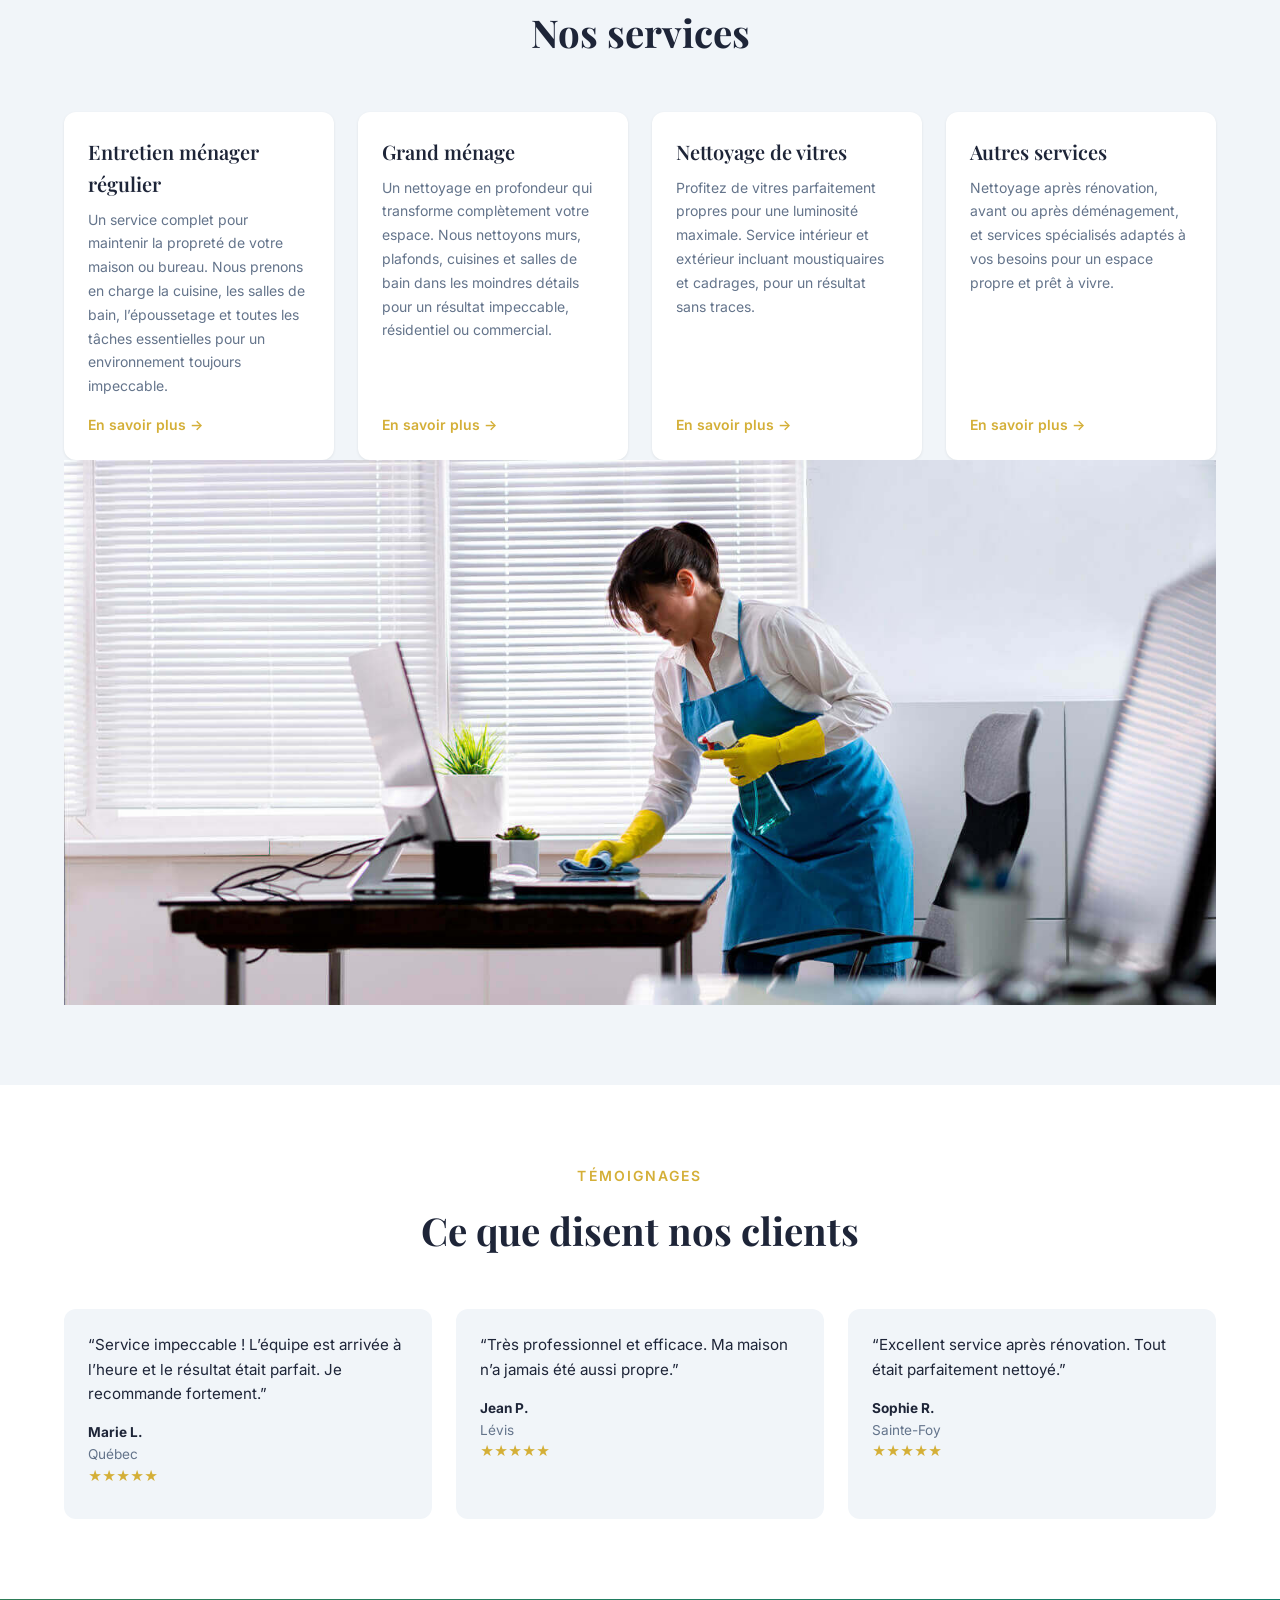
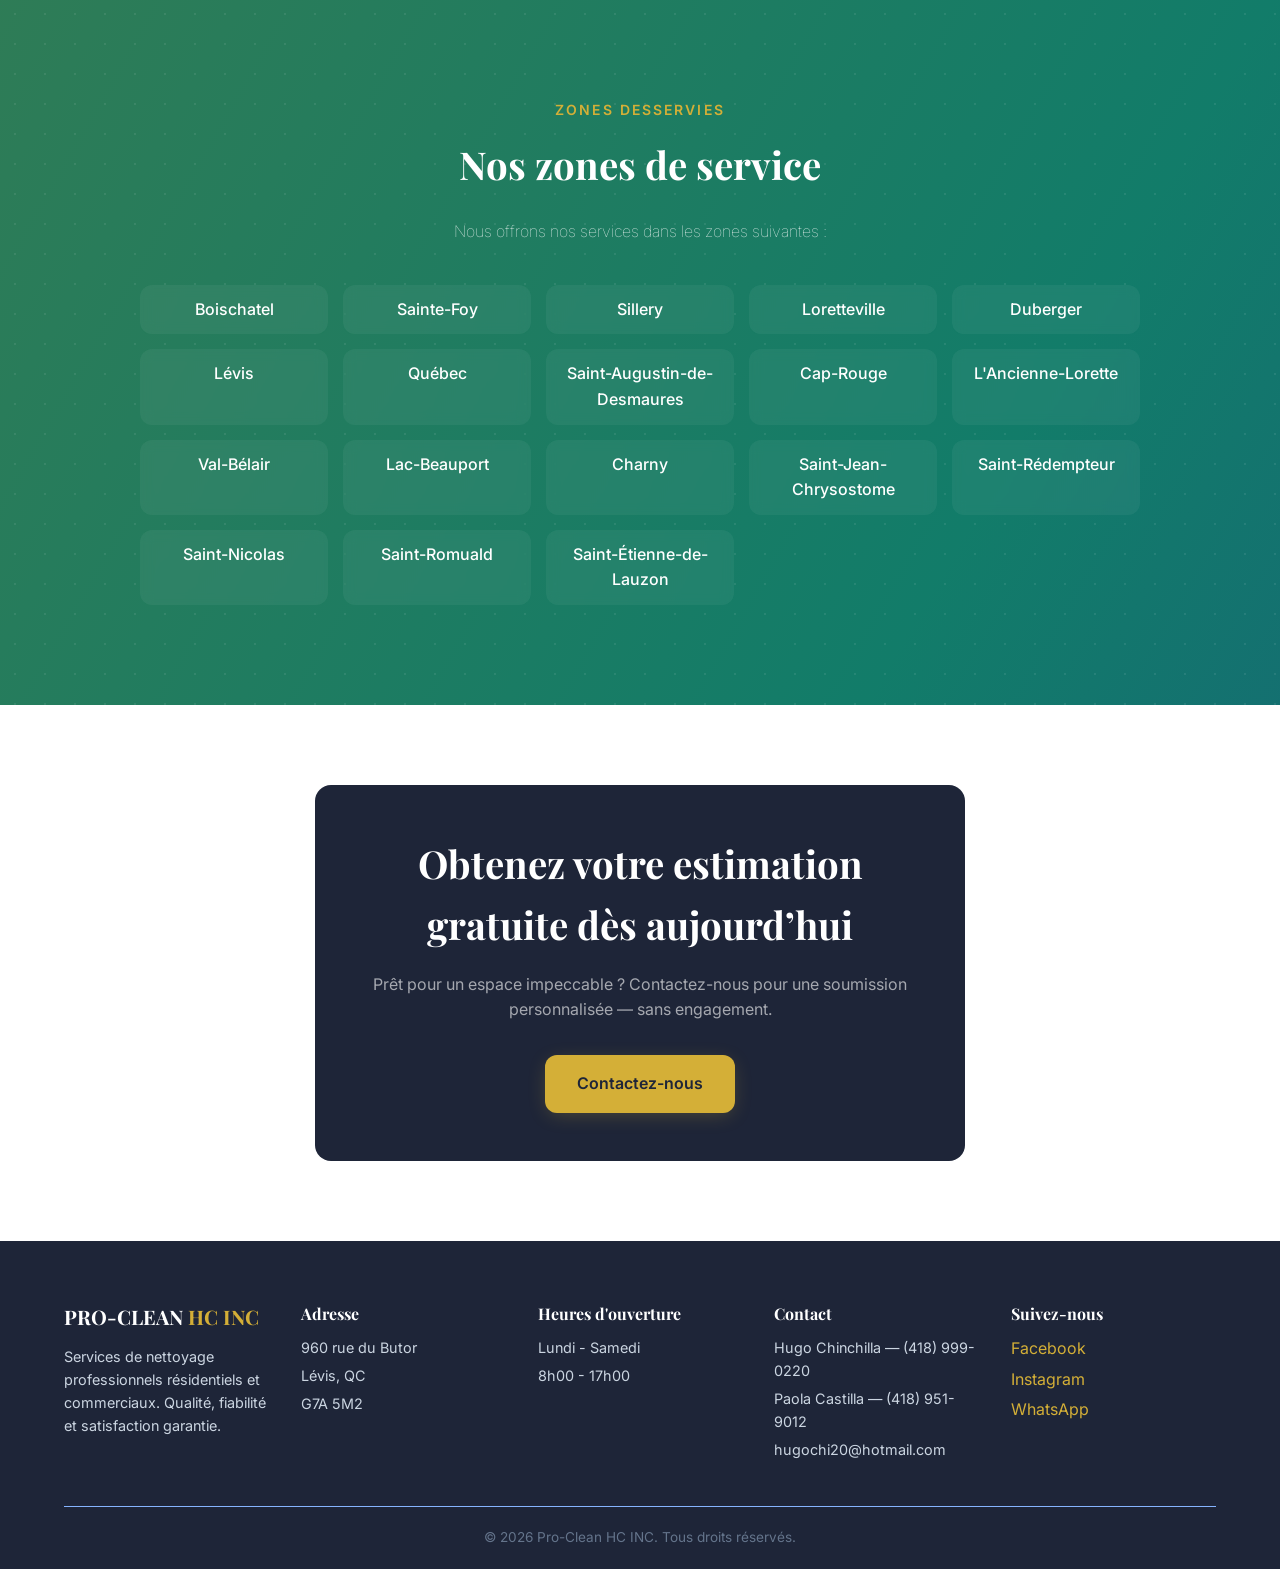
==== commit d5acdee5: "Update index.html" ====
--- a/index.html
+++ b/index.html
@@ -163,7 +163,7 @@
 
     <div class="fade-up">
       <span class="section-label">Témoignages</span>
-      <h2 class="section-title">Ce que disent nos clients</h2>
+      <h2 class="section-title2">Ce que disent nos clients</h2>
     </div>
 
     <div class="testimonials-grid">
--- a/styles.css
+++ b/styles.css
@@ -5,6 +5,7 @@
 
 :root {
   --navy: #1e2538;
+  --nava: #ffffff;
   --navy-light: #86b4ff;
   --gold: #d4af37;
   --gold-light: #e0c35c;
@@ -26,8 +27,8 @@
 
 body {
   font-family: var(--font-body);
-  color: var(--navy);
-  background: var(--white);
+  color: var(--nava);
+  background: var(--nava);
   line-height: 1.6;
   -webkit-font-smoothing: antialiased;
 }
@@ -232,8 +233,22 @@
 }
 .section-title {
   font-size: clamp(1.75rem, 3vw, 2.5rem); font-weight: 700;
+  color: var(--nava); text-align: center; margin: 0.75rem 0 1.5rem;
+}
+.section-title2 {
+  font-size: clamp(1.75rem, 3vw, 2.5rem); font-weight: 700;
   color: var(--navy); text-align: center; margin: 0.75rem 0 1.5rem;
 }
+
+
+
+
+.section-subtitle {
+  font-size: times(1.75rem, 3vw, 2.5rem); font-weight: 15;
+  color: var(--nava); text-align: center; 
+
+
+  }
 
 /* ===== SERVICE PAGE SECTIONS ===== */
 .sp-section { padding: 5rem 0; }
@@ -416,9 +431,9 @@
 }
 .areas-bg::before {
   content: ""; position: absolute; inset: 0;
-  background: linear-gradient(120deg, #0f172a, #1e293b, #0ea5e9, #1e293b, #0f172a);
+  background: linear-gradient(120deg, #47ff84, #00ffb3, #0ea5e9, #92bcff, #80a6ff);
   background-size: 300% 300%;
-  animation: gradientMove 15s ease infinite; opacity: 0.4;
+  animation: gradientMove 5s ease infinite; opacity: 0.4;
 }
 .areas-bg::after {
   content: ""; position: absolute; inset: 0;
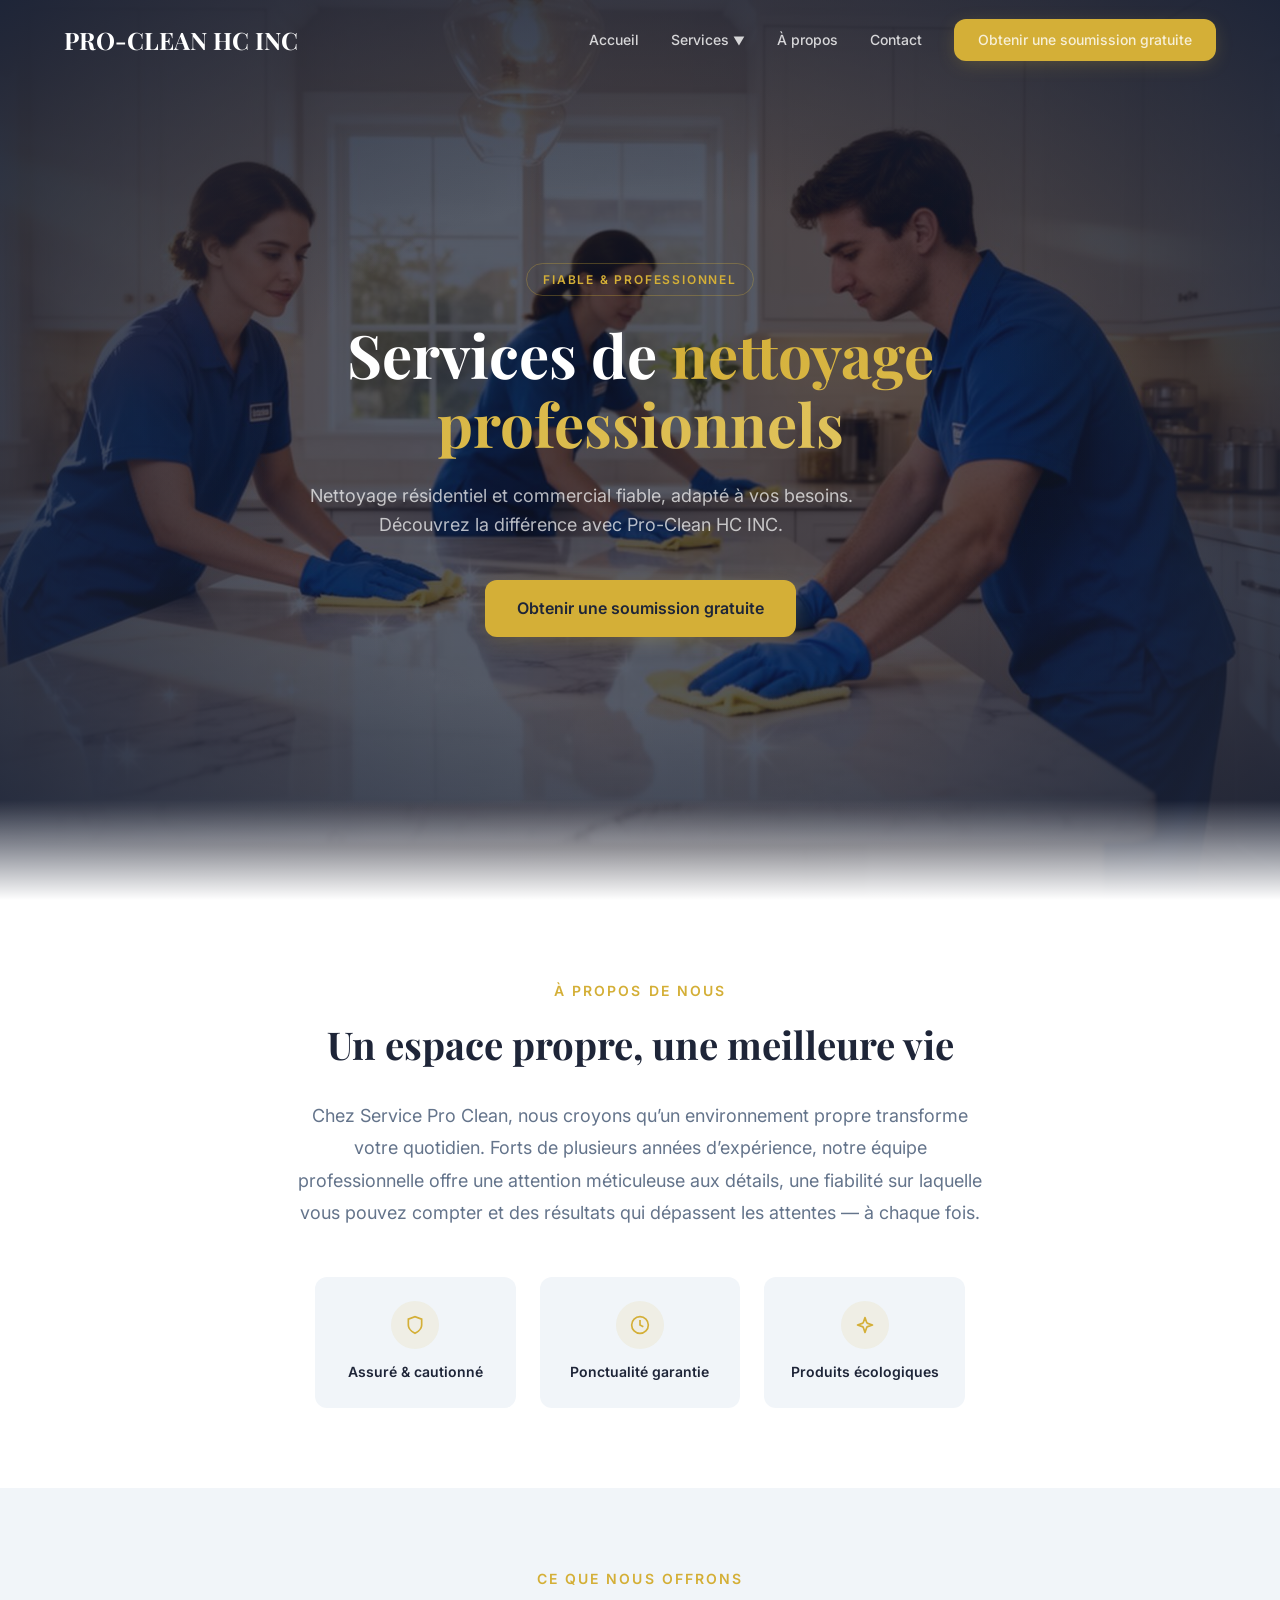
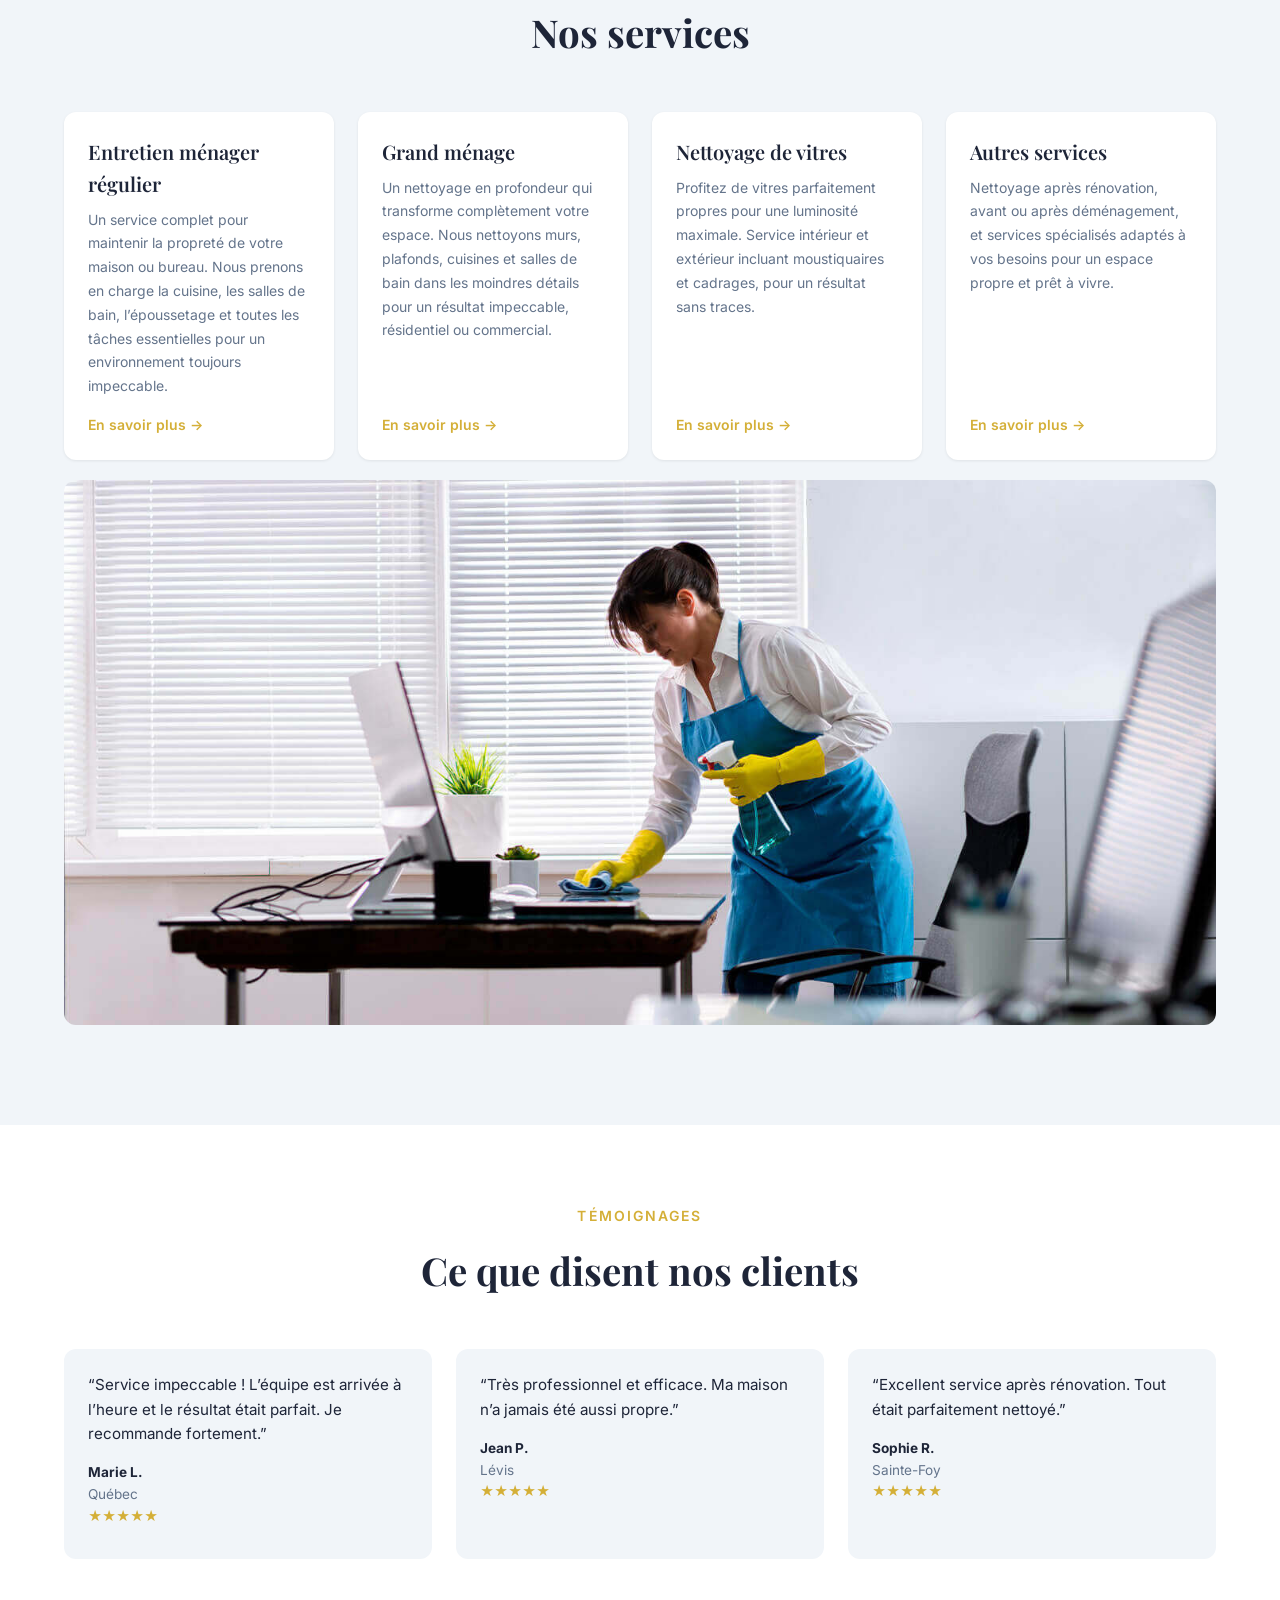
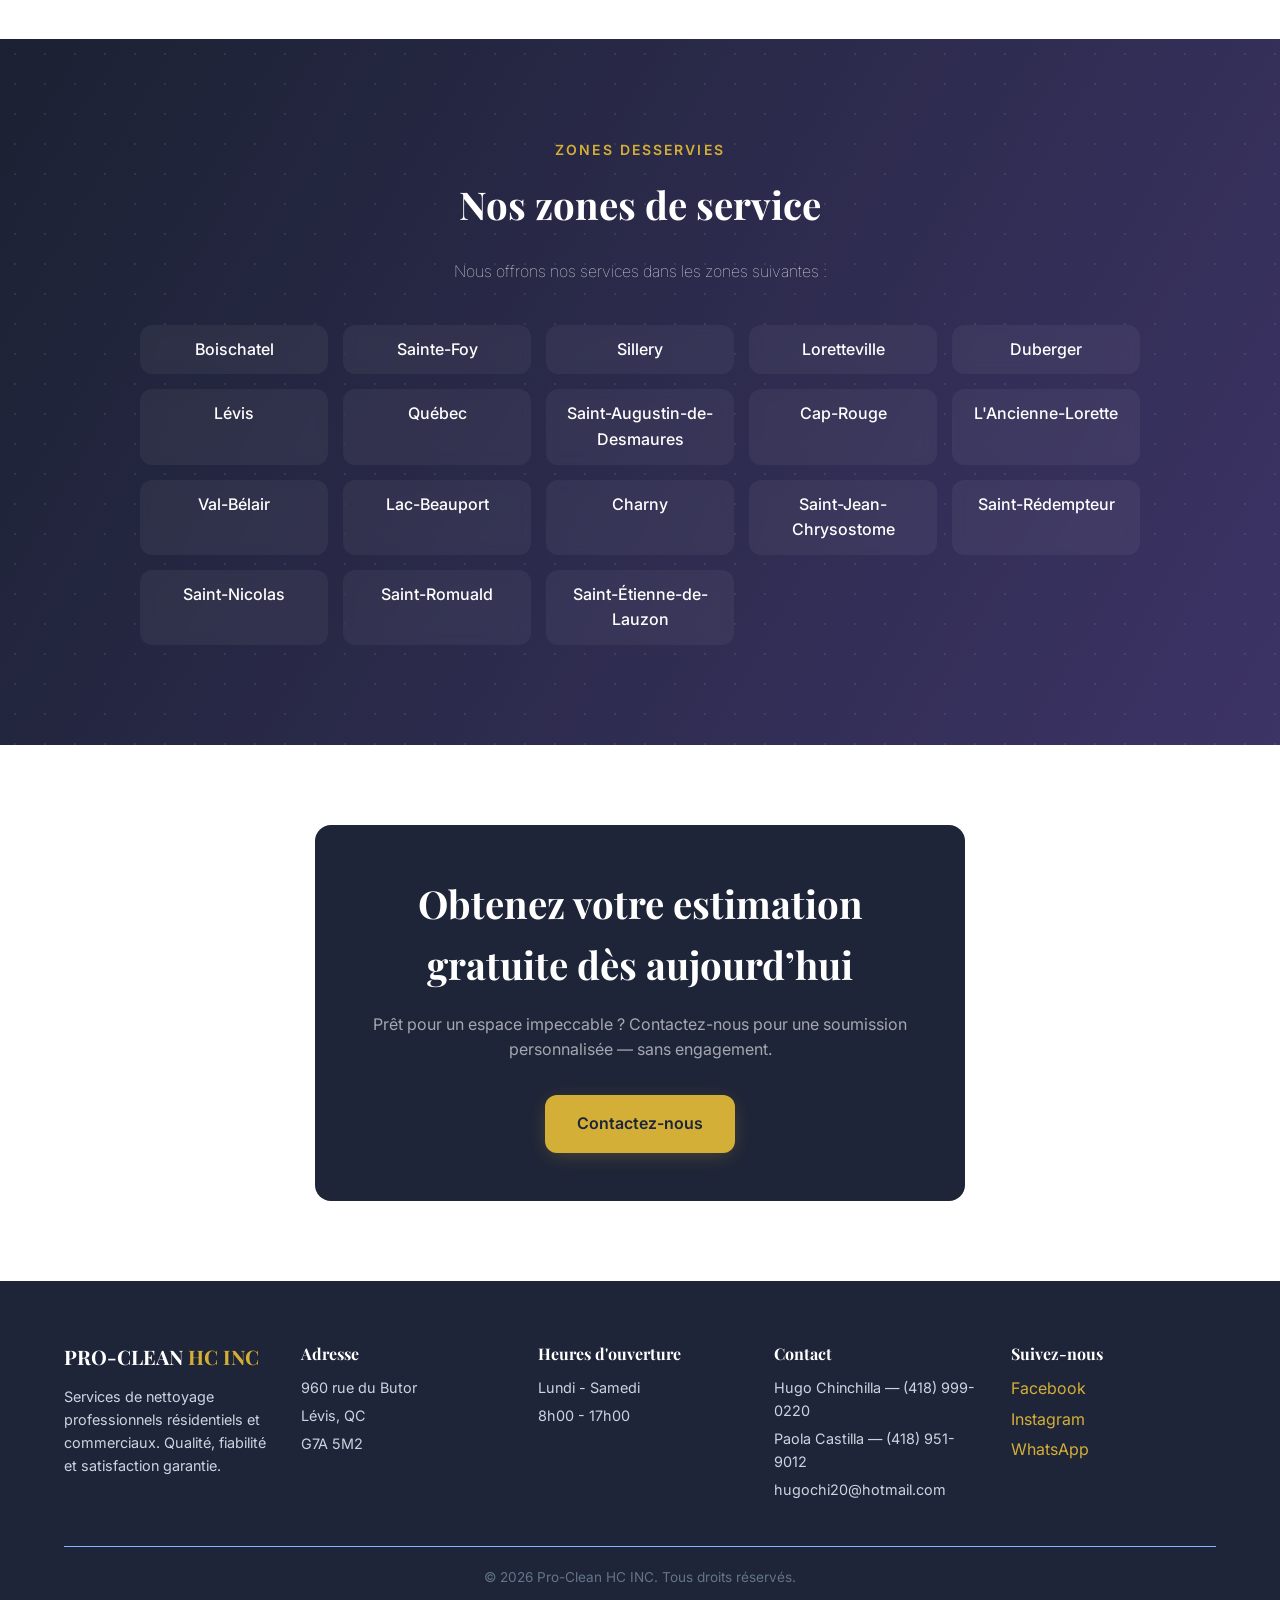
==== commit 72f7044c: "Update index.html" ====
--- a/index.html
+++ b/index.html
@@ -213,7 +213,12 @@
 <section class="service-areas">
 
   <!-- FONDO -->
-  <div class="areas-bg"></div>
+ <div class="areas-bg">
+     <video autoplay muted loop playsinline>
+      <source src="img/256963.mp4" type="video/mp4">
+    </video>
+  </div>
+
 
   <div class="container areas-content">
 
@@ -291,9 +296,9 @@
       <div class="footer-col">
         <h4>Suivez-nous</h4>
         <div class="social-links">
-          <a href="#">Facebook</a>
-          <a href="#">Instagram</a>
-          <a href="#">WhatsApp</a>
+          <a href="https://www.facebook.com/share/1B8e7nKV3z/?mibextid=wwXIfr">Facebook</a>
+          <a href="https://www.instagram.com/procleanhcinc/?hl=es">Instagram</a>
+          <a href="https://api.whatsapp.com/send/?phone=14189990220&text=Bonjour%2C+je+souhaite+obtenir+une+soumission+pour+un+nettoyage.&type=phone_number&app_absent=0">WhatsApp</a>
         </div>
       </div>
     </div>
--- a/styles.css
+++ b/styles.css
@@ -4,6 +4,7 @@
 *, *::before, *::after { margin: 0; padding: 0; box-sizing: border-box; }
 
 :root {
+  --contacto: #5e88fc;
   --navy: #1e2538;
   --nava: #ffffff;
   --navy-light: #86b4ff;
@@ -36,7 +37,12 @@
 h1, h2, h3, h4, h5, h6 { font-family: var(--font-heading); }
 a { text-decoration: none; color: inherit; }
 ul { list-style: none; }
-img { max-width: 100%; display: block; }
+img {
+  max-width: 100%;
+  display: block;
+  border-radius: var(--radius);
+  margin: 20px auto;
+}
 
 .container { max-width: 1200px; margin: 0 auto; padding: 0 1.5rem; }
 
@@ -225,6 +231,16 @@
 }
 .fade-img.visible { opacity: 1; transform: translateY(0); }
 
+
+/*=====seccion nueva negro*/
+
+.section1{
+  font-size: times(1.75rem, 3vw, 2.5rem); font-weight: 15;
+  color: var(--navy); text-align: left; 
+  }
+
+
+
 /* ===== SECTION HEADERS ===== */
 .section-label {
   display: block; color: var(--gold);
@@ -422,30 +438,62 @@
 
 /* ===== SERVICE AREAS ===== */
 .service-areas {
-  position: relative; overflow: hidden; padding: 100px 0;
+  position: relative;
+  overflow: hidden;
+  padding: 100px 0;
   background: var(--navy);
 }
-.areas-content { position: relative; z-index: 2; }
+
+.areas-content {
+  position: relative;
+  z-index: 3;
+}
+
+/* CONTENEDOR DEL VIDEO */
 .areas-bg {
-  position: absolute; inset: 0; z-index: 1; overflow: hidden;
-}
+  position: absolute;
+  inset: 0;
+  z-index: 1;
+  overflow: hidden;
+}
+
+/* VIDEO */
+.areas-bg video {
+  position: absolute;
+  top: 50%;
+  left: 50%;
+  width: 120%;
+  height: 120%;
+  object-fit: cover;
+  transform: translate(-50%, -50%);
+  filter: brightness(0.5) contrast(1.1) saturate(1.1);
+}
+
+/* OVERLAY OSCURO + COLOR */
 .areas-bg::before {
-  content: ""; position: absolute; inset: 0;
-  background: linear-gradient(120deg, #47ff84, #00ffb3, #0ea5e9, #92bcff, #80a6ff);
-  background-size: 300% 300%;
-  animation: gradientMove 5s ease infinite; opacity: 0.4;
-}
+  content: "";
+  position: absolute;
+  inset: 0;
+  background: linear-gradient(
+    120deg,
+    rgba(0, 0, 0, 0.103),
+    rgba(66, 54, 110, 0.85)
+  );
+  z-index: 2;
+}
+
+/* PUNTOS ANIMADOS (encima del video) */
 .areas-bg::after {
-  content: ""; position: absolute; inset: 0;
+  content: "";
+  position: absolute;
+  inset: 0;
   background-image: radial-gradient(white 1px, transparent 1px);
-  background-size: 30px 30px; opacity: 0.08;
+  background-size: 30px 30px;
+  opacity: 0.08;
   animation: moveDots 40s linear infinite;
-}
-@keyframes gradientMove {
-  0% { background-position: 0% 50%; }
-  50% { background-position: 100% 50%; }
-  100% { background-position: 0% 50%; }
-}
+  z-index: 2;
+}
+
 @keyframes moveDots {
   0% { transform: translateY(0); }
   100% { transform: translateY(-60px); }
@@ -472,7 +520,6 @@
   color: var(--white); margin-bottom: 1rem;
 }
 .cta-box p { color: rgba(255,255,255,0.6); margin-bottom: 2rem; }
-
 /* ===== CONTACT ===== */
 .contact-page { padding: 120px 0 80px; }
 .contact-grid {
@@ -505,7 +552,7 @@
 .form-group select {
   width: 100%; padding: 12px; border-radius: 6px;
   border: 1px solid rgba(255,255,255,0.1);
-  background: rgba(255,255,255,0.05); color: white;
+  background: rgba(255,255,255,0.05); color: grey;
   font-family: var(--font-body);
 }
 .btn-full { width: 100%; cursor: pointer; }
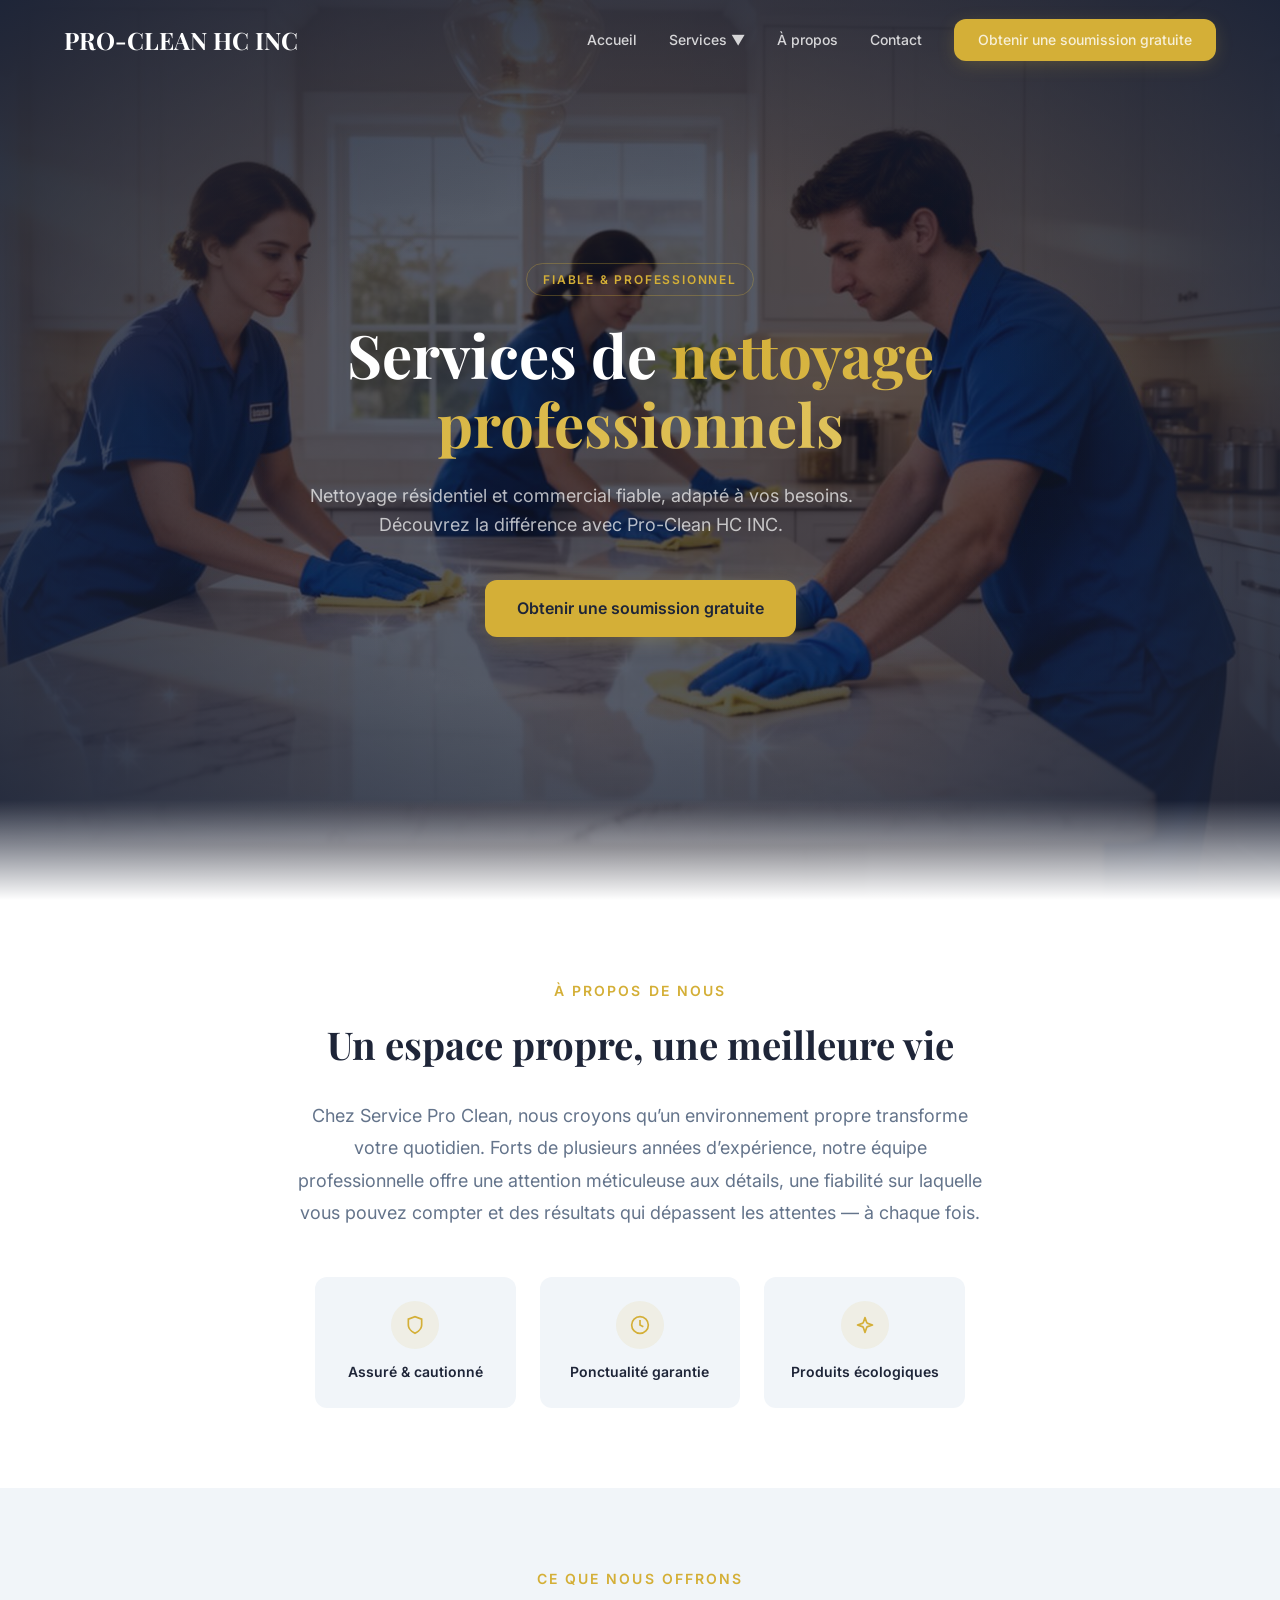
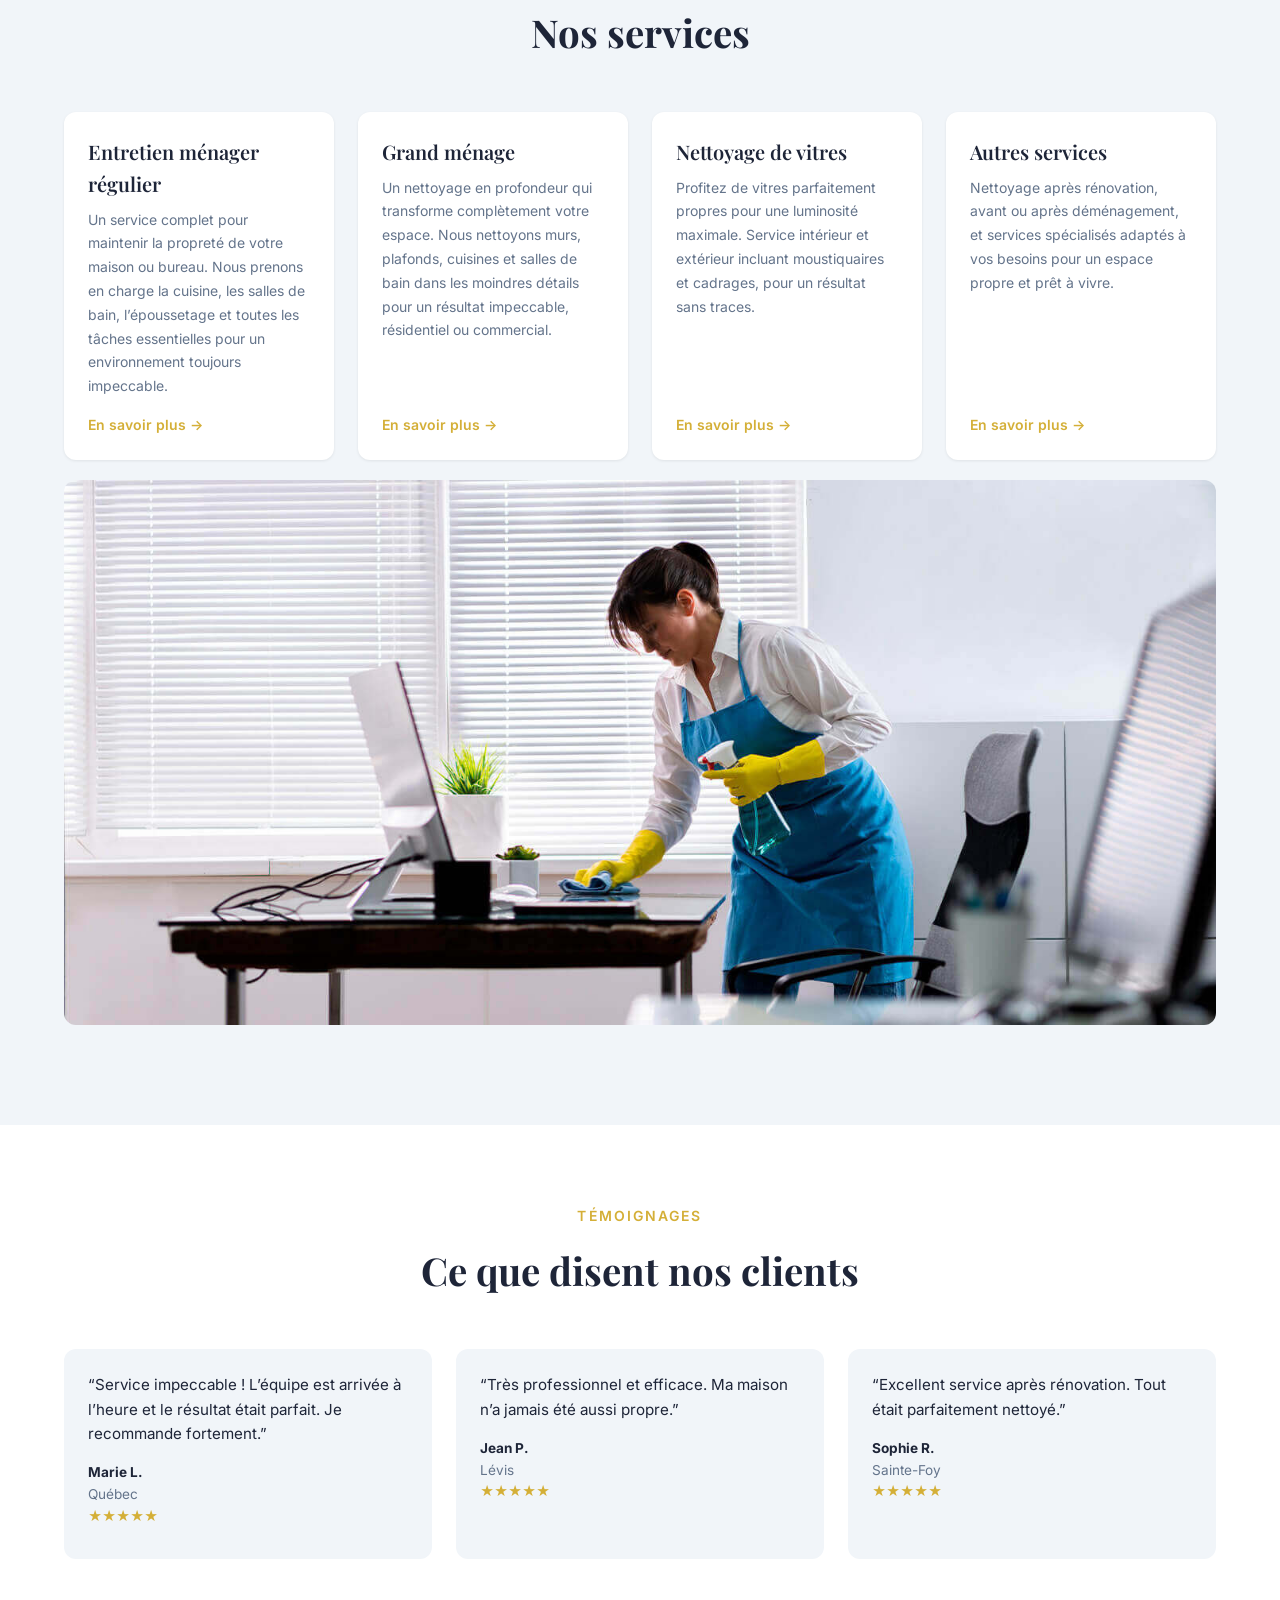
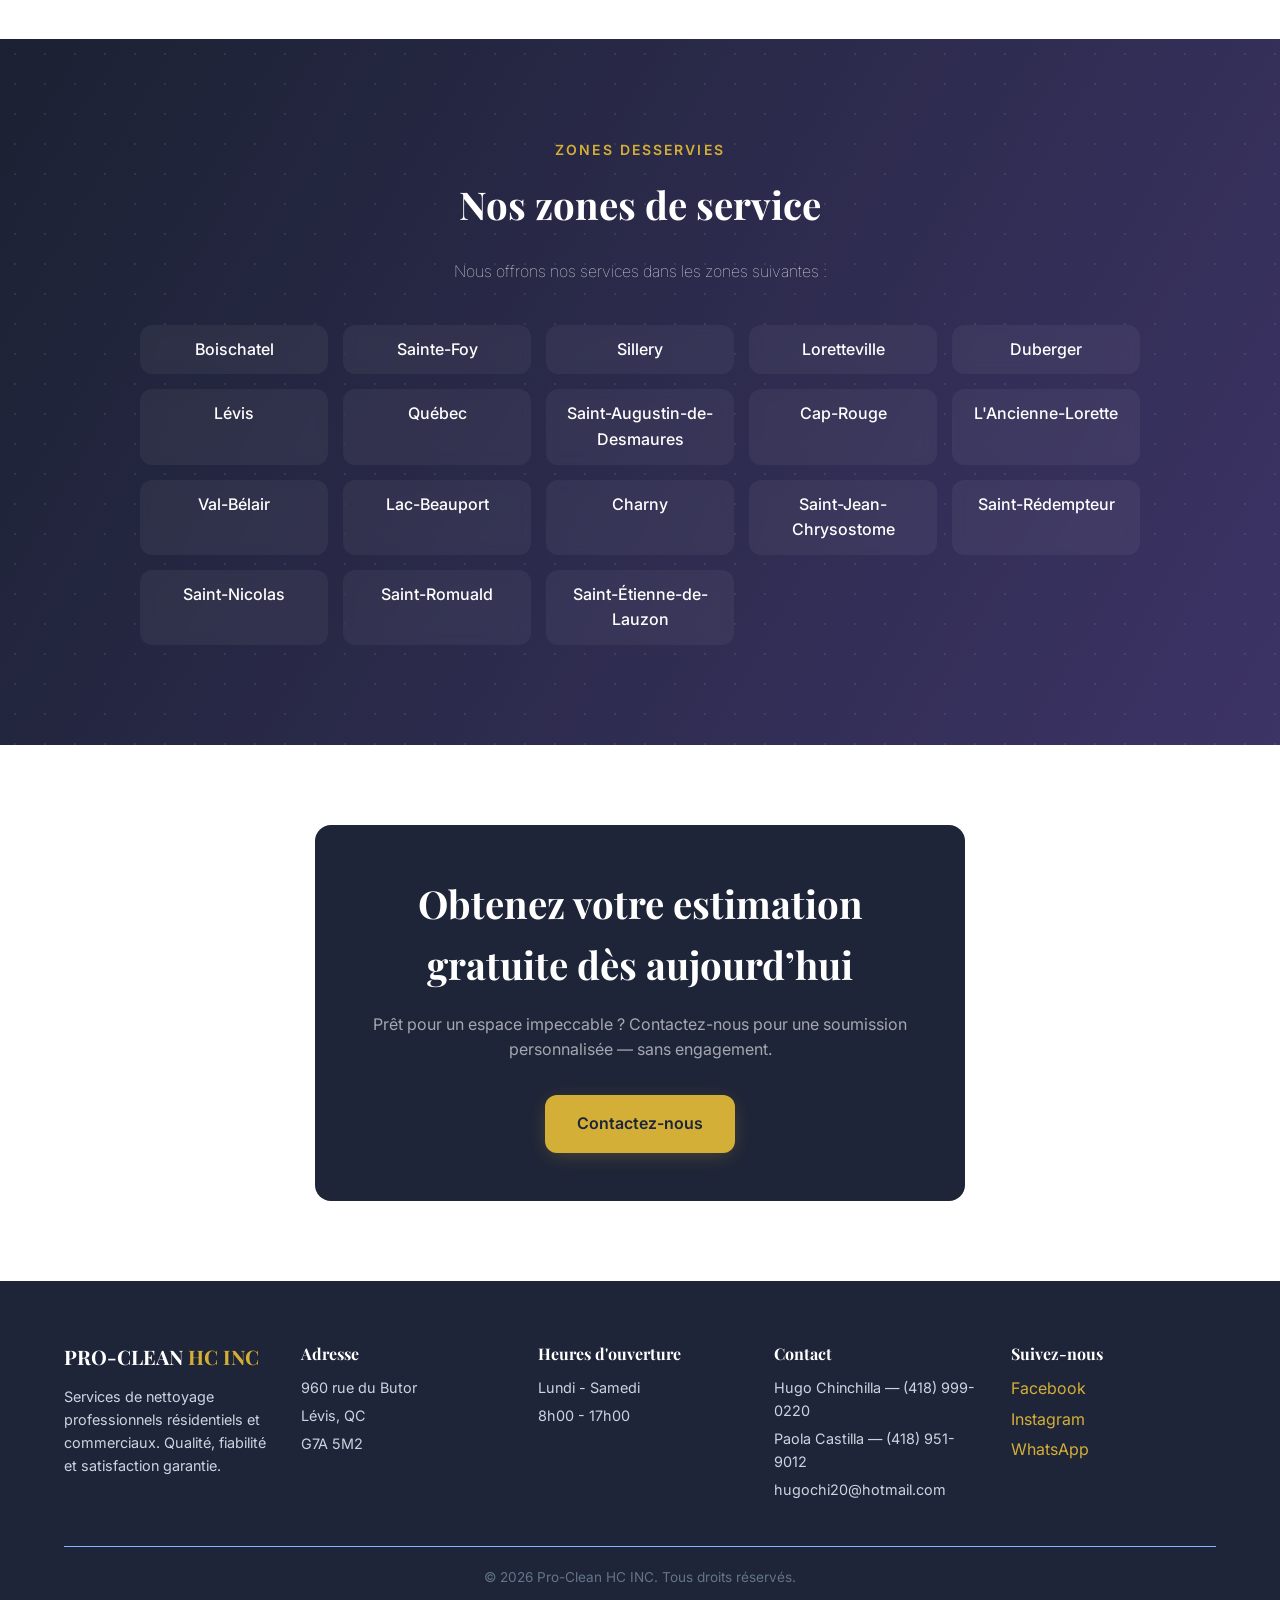
==== commit 75a16b58: "Update index.html" ====
--- a/index.html
+++ b/index.html
@@ -16,8 +16,9 @@
     <div class="nav-links">
       <a href="index.html">Accueil</a>
       
+      
       <div class="dropdown">
-        <a href="#services" class="dropdown-toggle">Services <small>▼</small></a>
+        <a href="#services" class="dropdown-toggle">Services <span class="arrow">▼</span></a>
         <div class="dropdown-menu">
           <a href="regular-cleaning.html">Entretien ménager régulier</a>
           <a href="deep-cleaning.html">Grand ménage</a>
@@ -215,7 +216,7 @@
   <!-- FONDO -->
  <div class="areas-bg">
      <video autoplay muted loop playsinline>
-      <source src="img/256963.mp4" type="video/mp4">
+      <source src="img/256963_small.mp4" type="video/mp4">
     </video>
   </div>
 
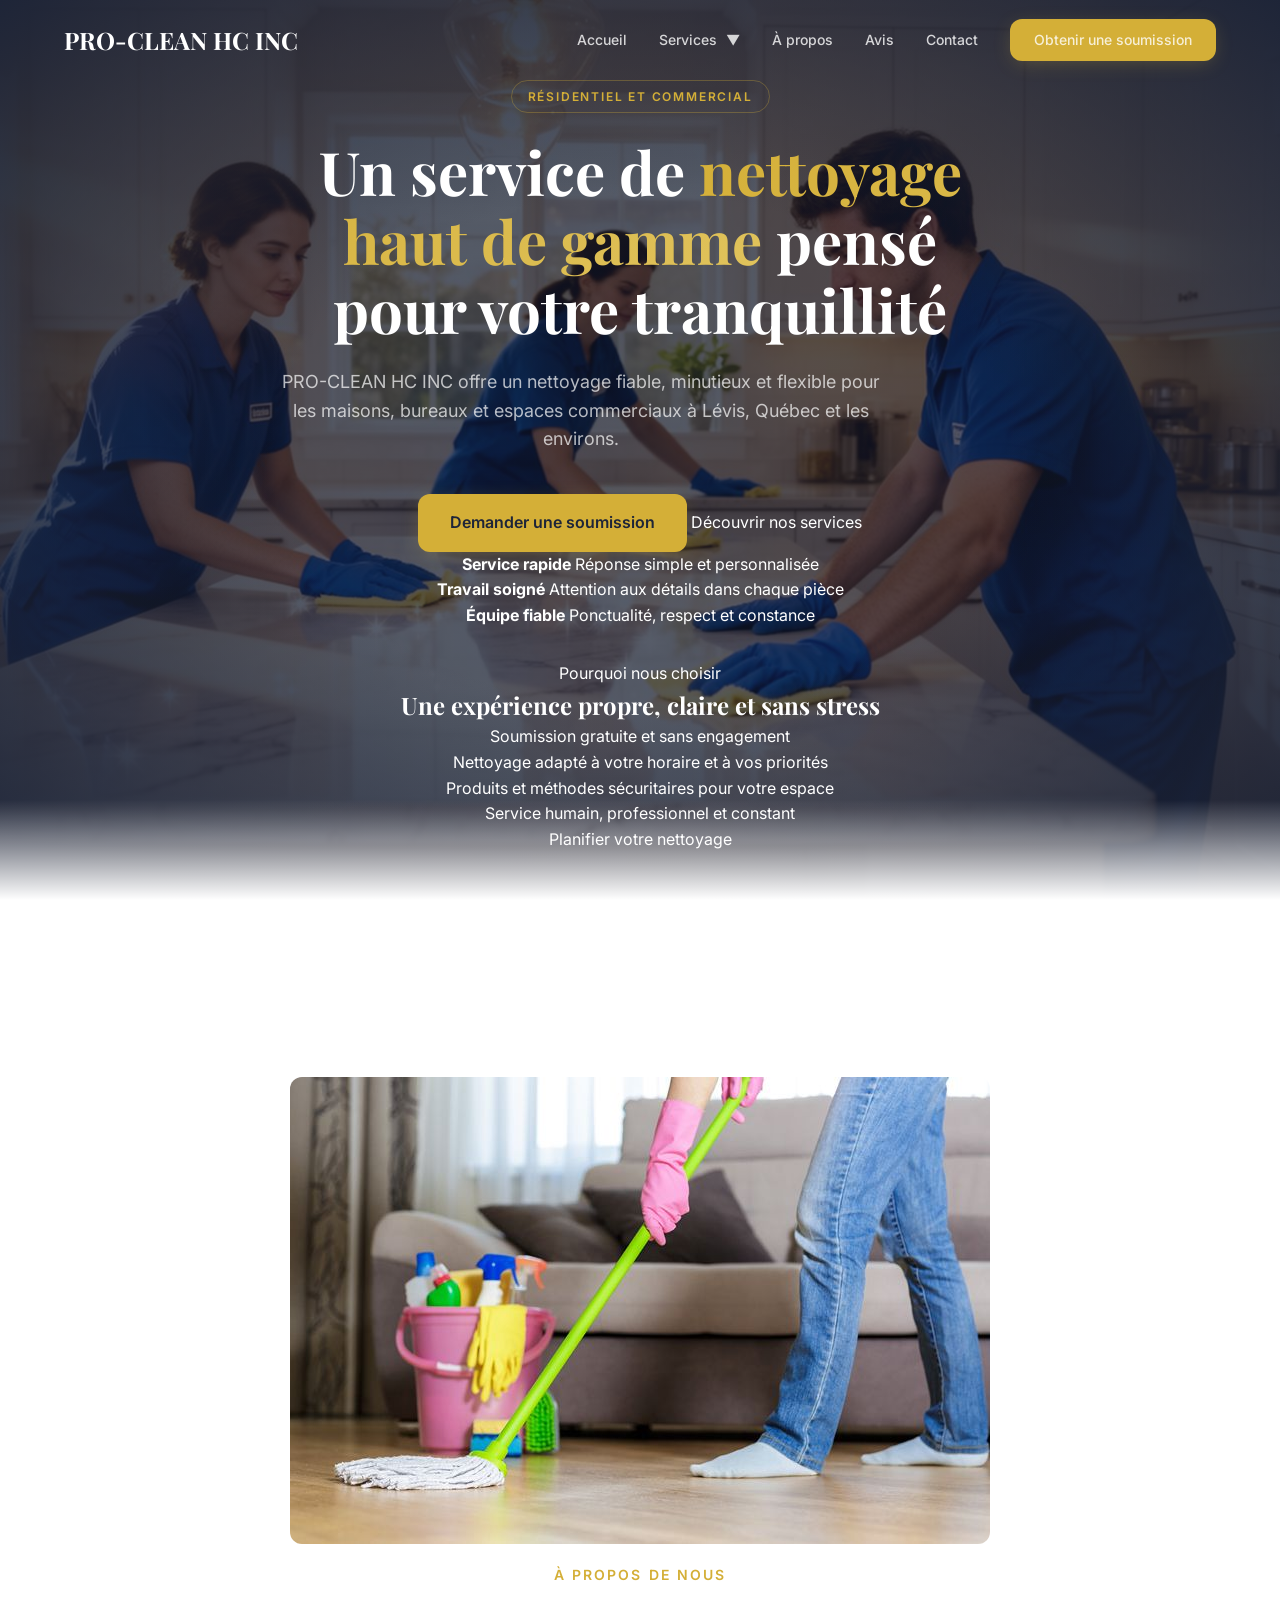
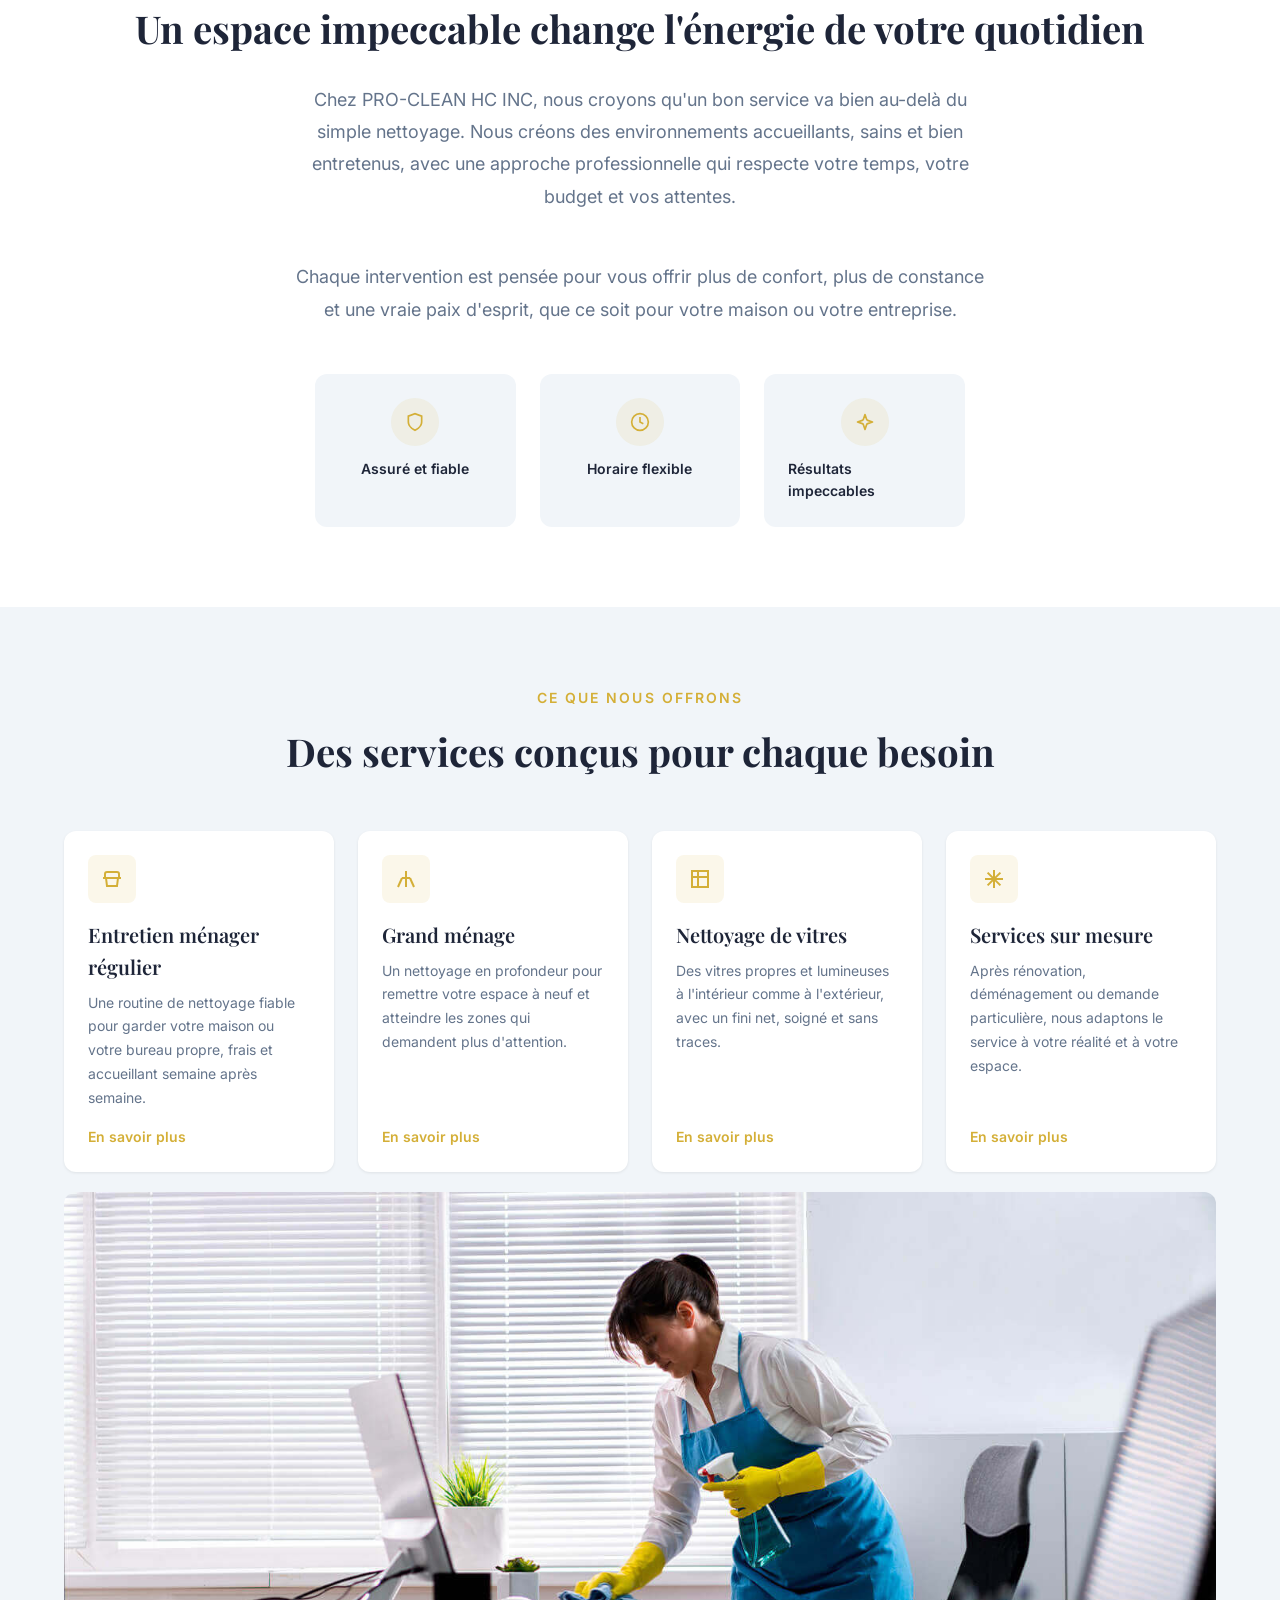
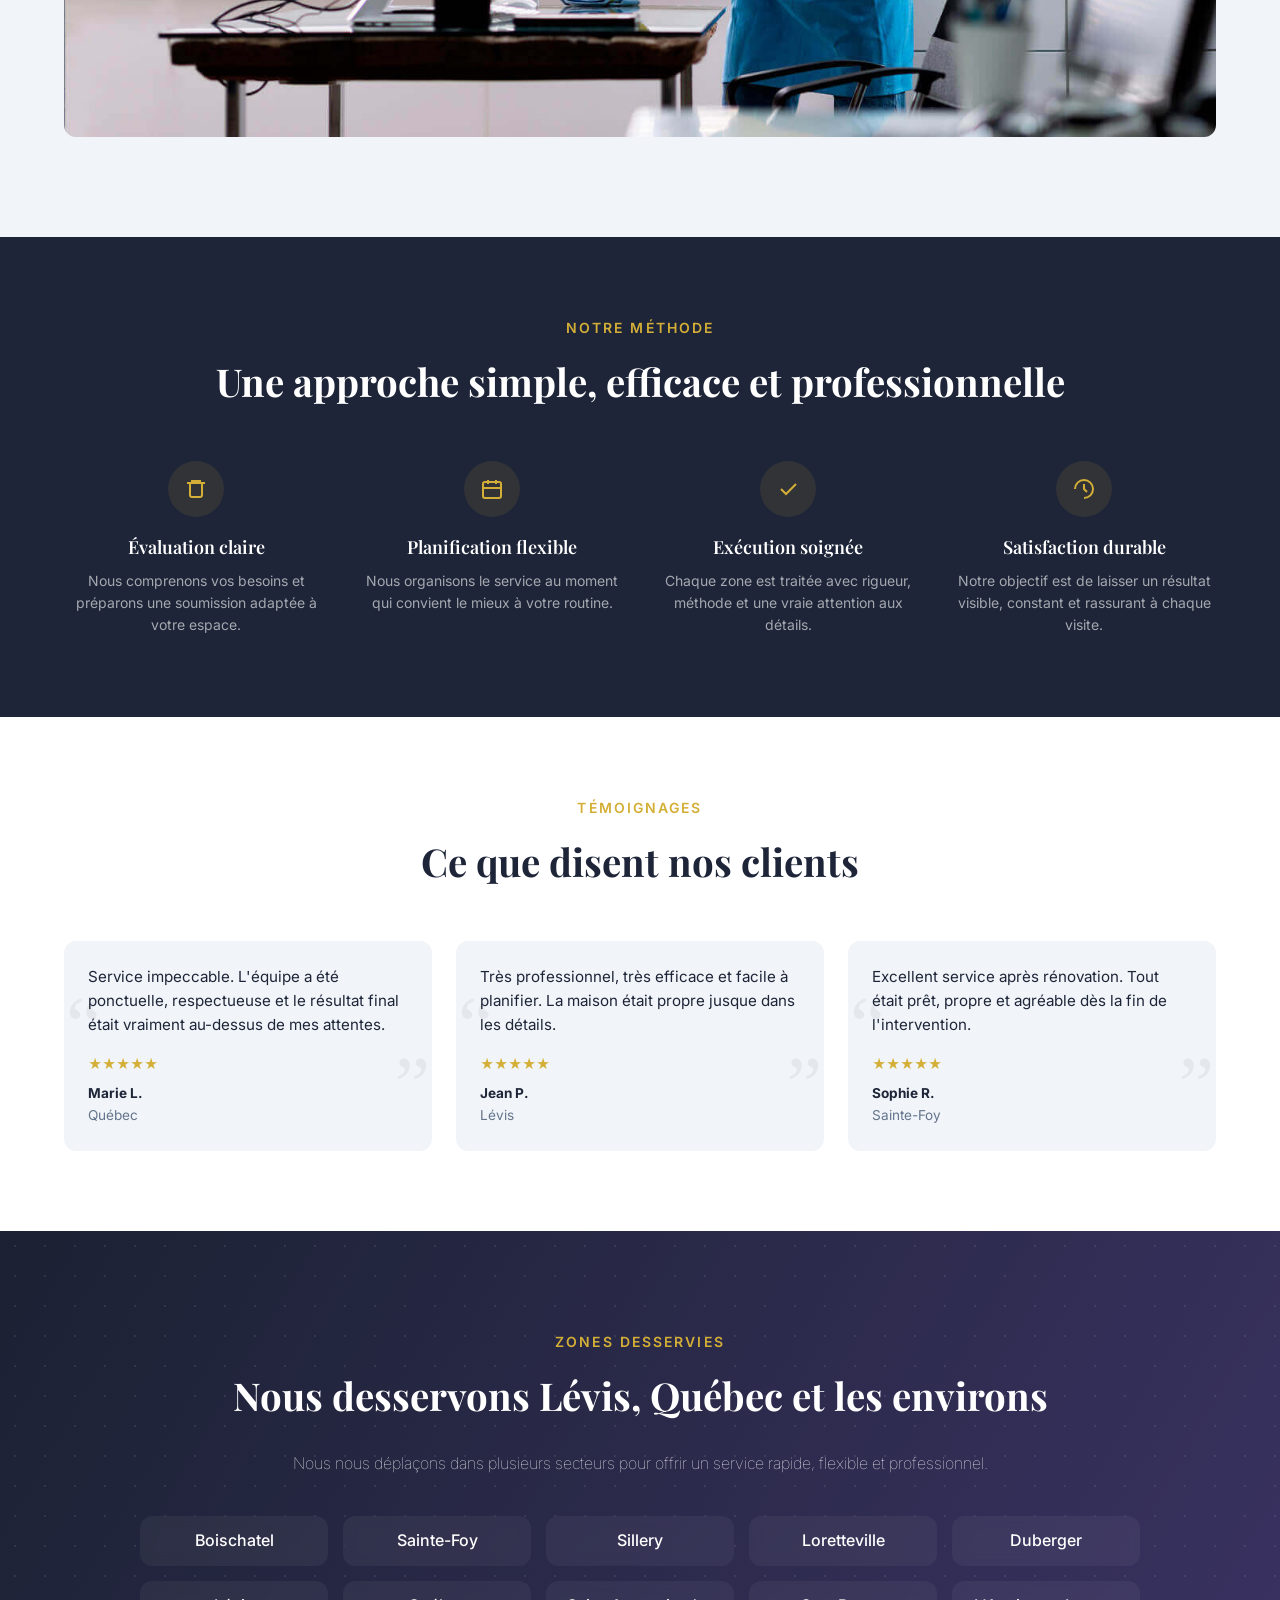
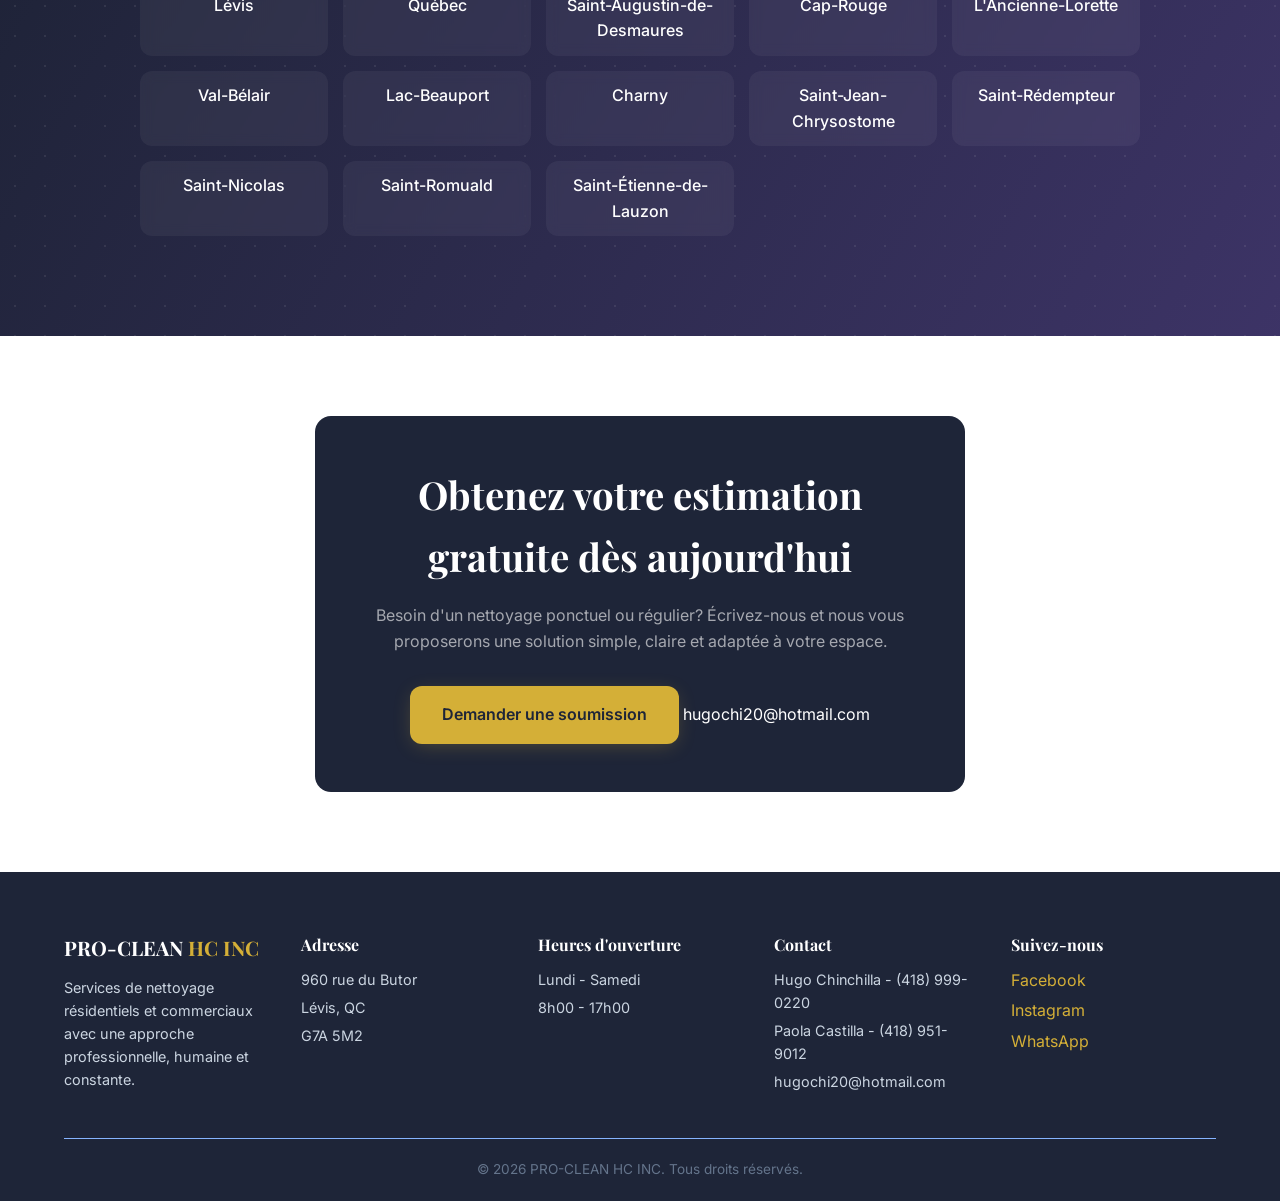
==== commit 6f54509c: "Update index.html" ====
--- a/index.html
+++ b/index.html
@@ -3,20 +3,18 @@
 <head>
   <meta charset="UTF-8">
   <meta name="viewport" content="width=device-width, initial-scale=1.0">
-  <meta name="description" content="PRO-CLEAN HC INC - Services de nettoyage résidentiels et commerciaux professionnels. Obtenez une soumission gratuite dès aujourd'hui.">
-  <title>Service Pro Clean | Services de nettoyage professionnels</title>
+  <meta name="description" content="PRO-CLEAN HC INC - Services de nettoyage résidentiels et commerciaux à Lévis et Québec. Soumission gratuite, service fiable et résultats impeccables.">
+  <title>PRO-CLEAN HC INC | Services de nettoyage professionnels</title>
   <link rel="stylesheet" href="styles.css">
 </head>
 <body>
 
-<!-- NAVBAR -->
 <nav class="navbar" id="navbar">
   <div class="container navbar-inner">
     <a href="index.html" class="logo">PRO-CLEAN HC INC</a>
+
     <div class="nav-links">
       <a href="index.html">Accueil</a>
-      
-      
       <div class="dropdown">
         <a href="#services" class="dropdown-toggle">Services <span class="arrow">▼</span></a>
         <div class="dropdown-menu">
@@ -26,71 +24,152 @@
           <a href="custom-services.html">Autres services</a>
         </div>
       </div>
-
       <a href="#about">À propos</a>
+      <a href="#testimonials">Avis</a>
       <a href="#contact">Contact</a>
-      <a href="contact.html" class="btn-gold">Obtenir une soumission gratuite</a>
-    </div>
-    <button class="mobile-toggle" onclick="toggleMenu()" aria-label="Menu">&#9776;</button>
+      <a href="contact.html" class="btn-gold">Obtenir une soumission</a>
+    </div>
+
+    <button
+      class="mobile-toggle"
+      id="mobileToggle"
+      type="button"
+      onclick="toggleMenu()"
+      aria-label="Ouvrir le menu"
+      aria-controls="mobileMenu"
+      aria-expanded="false"
+    >
+      &#9776;
+    </button>
   </div>
 
   <div class="mobile-menu" id="mobileMenu">
     <a href="index.html" onclick="closeMenu()">Accueil</a>
-    
     <div class="mobile-dropdown">
-      <p class="mobile-dropdown-label">Nos Services :</p>
-      <a href="regular-cleaning.html" onclick="closeMenu()">- Entretien régulier</a>
-      <a href="deep-cleaning.html" onclick="closeMenu()">- Grand ménage</a>
-      <a href="window-cleaning.html" onclick="closeMenu()">- Nettoyage de vitres</a>
-      <a href="custom-services.html" onclick="closeMenu()">- Autres services</a>
-    </div>
-
+      <p class="mobile-dropdown-label">Nos services</p>
+      <a href="regular-cleaning.html" onclick="closeMenu()">Entretien régulier</a>
+      <a href="deep-cleaning.html" onclick="closeMenu()">Grand ménage</a>
+      <a href="window-cleaning.html" onclick="closeMenu()">Nettoyage de vitres</a>
+      <a href="custom-services.html" onclick="closeMenu()">Autres services</a>
+    </div>
     <a href="#about" onclick="closeMenu()">À propos</a>
+    <a href="#testimonials" onclick="closeMenu()">Avis</a>
     <a href="#contact" onclick="closeMenu()">Contact</a>
-    <a href="contact.html" class="btn-gold" style="text-align:center;margin-top:0.5rem" onclick="closeMenu()">Obtenir une soumission gratuite</a>
+    <a href="contact.html" class="btn-gold" style="text-align:center;margin-top:0.5rem" onclick="closeMenu()">Obtenir une soumission</a>
+
+    <div class="mobile-contact">
+      <h4>Contact</h4>
+      <p>Hugo Chinchilla - (418) 999-0220</p>
+      <p>Paola Castilla - (418) 951-9012</p>
+      <p>hugochi20@hotmail.com</p>
+    </div>
   </div>
 </nav>
 
-
-
-<!-- HERO -->
-<section class="hero">
+<header class="hero">
   <div class="hero-bg"></div>
-  <div class="hero-content">
-    <span class="hero-badge">Fiable & Professionnel</span>
-    <h1>Services de <span class="gold-text">nettoyage professionnels</span></h1>
-    <p>Nettoyage résidentiel et commercial fiable, adapté à vos besoins. Découvrez la différence avec Pro-Clean HC INC.</p>
-    <a href="#contact" class="btn-gold btn-gold-lg">Obtenir une soumission gratuite</a>
+  <div class="container hero-layout">
+    <div class="hero-content hero-copy">
+      <span class="hero-badge">Résidentiel et commercial</span>
+      <h1>Un service de <span class="gold-text">nettoyage haut de gamme</span> pensé pour votre tranquillité</h1>
+      <p>
+        PRO-CLEAN HC INC offre un nettoyage fiable, minutieux et flexible pour les maisons,
+        bureaux et espaces commerciaux à Lévis, Québec et les environs.
+      </p>
+
+      <div class="hero-actions">
+        <a href="contact.html" class="btn-gold btn-gold-lg">Demander une soumission</a>
+        <a href="#services" class="hero-link">Découvrir nos services</a>
+      </div>
+
+      <div class="hero-stats">
+        <div class="hero-stat">
+          <strong>Service rapide</strong>
+          <span>Réponse simple et personnalisée</span>
+        </div>
+        <div class="hero-stat">
+          <strong>Travail soigné</strong>
+          <span>Attention aux détails dans chaque pièce</span>
+        </div>
+        <div class="hero-stat">
+          <strong>Équipe fiable</strong>
+          <span>Ponctualité, respect et constance</span>
+        </div>
+      </div>
+    </div>
+
+    <aside class="hero-panel fade-up">
+      <span class="hero-panel-label">Pourquoi nous choisir</span>
+      <h2>Une expérience propre, claire et sans stress</h2>
+      <ul class="hero-checklist">
+        <li>Soumission gratuite et sans engagement</li>
+        <li>Nettoyage adapté à votre horaire et à vos priorités</li>
+        <li>Produits et méthodes sécuritaires pour votre espace</li>
+        <li>Service humain, professionnel et constant</li>
+      </ul>
+      <a href="contact.html" class="hero-panel-link">Planifier votre nettoyage</a>
+    </aside>
   </div>
   <div class="hero-fade"></div>
-</section>
-
-<!-- ABOUT -->
+</header>
+
+<section class="proof-strip">
+  <div class="container proof-grid">
+    <div class="proof-item fade-up">
+      <strong>Résidentiel</strong>
+      <span>Maisons, condos et appartements</span>
+    </div>
+    <div class="proof-item fade-up">
+      <strong>Commercial</strong>
+      <span>Bureaux, locaux et espaces professionnels</span>
+    </div>
+    <div class="proof-item fade-up">
+      <strong>Nettoyage spécialisé</strong>
+      <span>Après rénovation, déménagement et besoins sur mesure</span>
+    </div>
+  </div>
+</section>
+
 <section class="about" id="about">
-  <div class="container">
-    <div class="fade-up">
-      <span class="section-label">À propos de nous</span>
-      <h2 class="section-title2">Un espace propre, une meilleure vie</h2>
-      <p class="about-text">Chez Service Pro Clean, nous croyons qu’un environnement propre transforme votre quotidien. Forts de plusieurs années d’expérience, notre équipe professionnelle offre une attention méticuleuse aux détails, une fiabilité sur laquelle vous pouvez compter et des résultats qui dépassent les attentes — à chaque fois.</p>
-    </div>
+  <div class="container about-showcase">
+    <div class="about-visual fade-img">
+      <img src="img/casa-limpia-1.jpg" alt="Intérieur propre et lumineux après un service de nettoyage">
+    </div>
+
+    <div class="about-copy fade-up">
+      <span class="section-label section-label-left">À propos de nous</span>
+      <h2 class="section-title2 section-title-left">Un espace impeccable change l'énergie de votre quotidien</h2>
+      <p class="about-text about-text-left">
+        Chez PRO-CLEAN HC INC, nous croyons qu'un bon service va bien au-delà du simple nettoyage.
+        Nous créons des environnements accueillants, sains et bien entretenus, avec une approche
+        professionnelle qui respecte votre temps, votre budget et vos attentes.
+      </p>
+      <p class="about-text about-text-left">
+        Chaque intervention est pensée pour vous offrir plus de confort, plus de constance
+        et une vraie paix d'esprit, que ce soit pour votre maison ou votre entreprise.
+      </p>
+    </div>
+  </div>
+
+  <div class="container">
     <div class="highlights fade-up">
       <div class="highlight-card">
         <div class="highlight-icon">
           <svg xmlns="http://www.w3.org/2000/svg" viewBox="0 0 24 24" stroke-width="2"><path d="M12 22s8-4 8-10V5l-8-3-8 3v7c0 6 8 10 8 10z"/></svg>
         </div>
-        <span>Assuré & cautionné</span>
+        <span>Assuré et fiable</span>
       </div>
       <div class="highlight-card">
         <div class="highlight-icon">
           <svg xmlns="http://www.w3.org/2000/svg" viewBox="0 0 24 24" stroke-width="2"><circle cx="12" cy="12" r="10"/><polyline points="12 6 12 12 16 14"/></svg>
         </div>
-        <span>Ponctualité garantie</span>
+        <span>Horaire flexible</span>
       </div>
       <div class="highlight-card">
         <div class="highlight-icon">
           <svg xmlns="http://www.w3.org/2000/svg" viewBox="0 0 24 24" stroke-width="2" stroke-linecap="round" stroke-linejoin="round"><path d="m12 3-1.9 5.8a2 2 0 0 1-1.3 1.3L3 12l5.8 1.9a2 2 0 0 1 1.3 1.3L12 21l1.9-5.8a2 2 0 0 1 1.3-1.3L21 12l-5.8-1.9a2 2 0 0 1-1.3-1.3Z"></path></svg>
         </div>
-        <span>Produits écologiques</span>
+        <span>Résultats impeccables</span>
       </div>
     </div>
   </div>
@@ -98,141 +177,148 @@
 
 <section class="services" id="services">
   <div class="container">
-
-    <!-- HEADER -->
     <div class="fade-up">
       <span class="section-label">Ce que nous offrons</span>
-      <h2 class="section-title2">Nos services</h2>
-    </div>
-
-    <!-- GRID DE SERVICIOS -->
+      <h2 class="section-title2">Des services conçus pour chaque besoin</h2>
+    </div>
+
     <div class="services-grid">
-
-      <div class="service-card fade-up">
+      <article class="service-card fade-up">
+        <div class="service-icon">
+          <svg xmlns="http://www.w3.org/2000/svg" viewBox="0 0 24 24" stroke-width="2"><path d="M3 11h18"/><path d="M5 11V7a2 2 0 0 1 2-2h10a2 2 0 0 1 2 2v4"/><path d="M6 11l1 8h10l1-8"/></svg>
+        </div>
         <h3>Entretien ménager régulier</h3>
-        <p>
-          Un service complet pour maintenir la propreté de votre maison ou bureau.
-          Nous prenons en charge la cuisine, les salles de bain, l’époussetage et
-          toutes les tâches essentielles pour un environnement toujours impeccable.
-        </p>
-        <a href="regular-cleaning.html" class="service-link">En savoir plus →</a>
-      </div>
-
-      <div class="service-card fade-up">
+        <p>Une routine de nettoyage fiable pour garder votre maison ou votre bureau propre, frais et accueillant semaine après semaine.</p>
+        <a href="regular-cleaning.html" class="service-link">En savoir plus</a>
+      </article>
+
+      <article class="service-card fade-up">
+        <div class="service-icon">
+          <svg xmlns="http://www.w3.org/2000/svg" viewBox="0 0 24 24" stroke-width="2"><path d="m4 20 4-9"/><path d="m20 20-4-9"/><path d="M12 4v16"/><path d="M8 11h8"/></svg>
+        </div>
         <h3>Grand ménage</h3>
-        <p>
-          Un nettoyage en profondeur qui transforme complètement votre espace.
-          Nous nettoyons murs, plafonds, cuisines et salles de bain dans les moindres
-          détails pour un résultat impeccable, résidentiel ou commercial.
-        </p>
-        <a href="deep-cleaning.html" class="service-link">En savoir plus →</a>
-      </div>
-
-      <div class="service-card fade-up">
+        <p>Un nettoyage en profondeur pour remettre votre espace à neuf et atteindre les zones qui demandent plus d'attention.</p>
+        <a href="deep-cleaning.html" class="service-link">En savoir plus</a>
+      </article>
+
+      <article class="service-card fade-up">
+        <div class="service-icon">
+          <svg xmlns="http://www.w3.org/2000/svg" viewBox="0 0 24 24" stroke-width="2"><path d="M4 4h16v16H4z"/><path d="M4 10h16"/><path d="M10 4v16"/></svg>
+        </div>
         <h3>Nettoyage de vitres</h3>
-        <p>
-          Profitez de vitres parfaitement propres pour une luminosité maximale.
-          Service intérieur et extérieur incluant moustiquaires et cadrages,
-          pour un résultat sans traces.
-        </p>
-        <a href="window-cleaning.html" class="service-link">En savoir plus →</a>
-      </div>
-
-      <div class="service-card fade-up">
-        <h3>Autres services</h3>
-        <p>
-          Nettoyage après rénovation, avant ou après déménagement, et services
-          spécialisés adaptés à vos besoins pour un espace propre et prêt à vivre.
-        </p>
-        <a href="custom-services.html" class="service-link">En savoir plus →</a>
-      </div>
-
-    </div>
-
-    <!-- IMAGEN DESTACADA -->
+        <p>Des vitres propres et lumineuses à l'intérieur comme à l'extérieur, avec un fini net, soigné et sans traces.</p>
+        <a href="window-cleaning.html" class="service-link">En savoir plus</a>
+      </article>
+
+      <article class="service-card fade-up">
+        <div class="service-icon">
+          <svg xmlns="http://www.w3.org/2000/svg" viewBox="0 0 24 24" stroke-width="2"><path d="M12 3v18"/><path d="M3 12h18"/><path d="m5.6 5.6 12.8 12.8"/><path d="m18.4 5.6-12.8 12.8"/></svg>
+        </div>
+        <h3>Services sur mesure</h3>
+        <p>Après rénovation, déménagement ou demande particulière, nous adaptons le service à votre réalité et à votre espace.</p>
+        <a href="custom-services.html" class="service-link">En savoir plus</a>
+      </article>
+    </div>
+
     <div class="services-image fade-img">
-      <img src="img/limpieza-de-oficinas.jpg" alt="Nettoyage professionnel">
-    </div>
-
-  </div>
-</section>
-
-
-
-<section class="testimonials">
-  <div class="container">
-
+      <img src="img/limpieza-de-oficinas.jpg" alt="Professionnel en nettoyage dans un environnement commercial">
+    </div>
+  </div>
+</section>
+
+<section class="why-us">
+  <div class="container">
+    <div class="fade-up">
+      <span class="section-label">Notre méthode</span>
+      <h2 class="section-title">Une approche simple, efficace et professionnelle</h2>
+    </div>
+
+    <div class="why-grid">
+      <div class="why-item fade-up">
+        <div class="why-icon">
+          <svg xmlns="http://www.w3.org/2000/svg" viewBox="0 0 24 24" stroke-width="2"><path d="M3 6h18"/><path d="M8 6V4h8v2"/><path d="M6 6v12a2 2 0 0 0 2 2h8a2 2 0 0 0 2-2V6"/></svg>
+        </div>
+        <h3>Évaluation claire</h3>
+        <p>Nous comprenons vos besoins et préparons une soumission adaptée à votre espace.</p>
+      </div>
+      <div class="why-item fade-up">
+        <div class="why-icon">
+          <svg xmlns="http://www.w3.org/2000/svg" viewBox="0 0 24 24" stroke-width="2"><path d="M8 7V3"/><path d="M16 7V3"/><path d="M4 11h16"/><rect x="3" y="5" width="18" height="16" rx="2"/></svg>
+        </div>
+        <h3>Planification flexible</h3>
+        <p>Nous organisons le service au moment qui convient le mieux à votre routine.</p>
+      </div>
+      <div class="why-item fade-up">
+        <div class="why-icon">
+          <svg xmlns="http://www.w3.org/2000/svg" viewBox="0 0 24 24" stroke-width="2"><path d="m5 12 5 5L20 7"/></svg>
+        </div>
+        <h3>Exécution soignée</h3>
+        <p>Chaque zone est traitée avec rigueur, méthode et une vraie attention aux détails.</p>
+      </div>
+      <div class="why-item fade-up">
+        <div class="why-icon">
+          <svg xmlns="http://www.w3.org/2000/svg" viewBox="0 0 24 24" stroke-width="2"><path d="M12 21a9 9 0 1 0-9-9"/><path d="M12 7v5l3 3"/></svg>
+        </div>
+        <h3>Satisfaction durable</h3>
+        <p>Notre objectif est de laisser un résultat visible, constant et rassurant à chaque visite.</p>
+      </div>
+    </div>
+  </div>
+</section>
+
+<section class="testimonials" id="testimonials">
+  <div class="container">
     <div class="fade-up">
       <span class="section-label">Témoignages</span>
       <h2 class="section-title2">Ce que disent nos clients</h2>
     </div>
 
     <div class="testimonials-grid">
-
       <div class="testimonial-card fade-up">
-        <p>
-          “Service impeccable ! L’équipe est arrivée à l’heure et le résultat
-          était parfait. Je recommande fortement.”
-        </p>
+        <p>Service impeccable. L'équipe a été ponctuelle, respectueuse et le résultat final était vraiment au-dessus de mes attentes.</p>
         <div class="client">
+          <div class="stars">★★★★★</div>
           <strong>Marie L.</strong>
           <span>Québec</span>
+        </div>
+      </div>
+
+      <div class="testimonial-card fade-up">
+        <p>Très professionnel, très efficace et facile à planifier. La maison était propre jusque dans les détails.</p>
+        <div class="client">
           <div class="stars">★★★★★</div>
-        </div>
-      </div>
-
-      <div class="testimonial-card fade-up">
-        <p>
-          “Très professionnel et efficace. Ma maison n’a jamais été aussi propre.”
-        </p>
-        <div class="client">
           <strong>Jean P.</strong>
           <span>Lévis</span>
+        </div>
+      </div>
+
+      <div class="testimonial-card fade-up">
+        <p>Excellent service après rénovation. Tout était prêt, propre et agréable dès la fin de l'intervention.</p>
+        <div class="client">
           <div class="stars">★★★★★</div>
-        </div>
-      </div>
-
-      <div class="testimonial-card fade-up">
-        <p>
-          “Excellent service après rénovation. Tout était parfaitement nettoyé.”
-        </p>
-        <div class="client">
           <strong>Sophie R.</strong>
           <span>Sainte-Foy</span>
-          <div class="stars">★★★★★</div>
-        </div>
-      </div>
-
-    </div>
-
-  </div>
-</section>
-
-
-
+        </div>
+      </div>
+    </div>
+  </div>
+</section>
 
 <section class="service-areas">
-
-  <!-- FONDO -->
- <div class="areas-bg">
-     <video autoplay muted loop playsinline>
+  <div class="areas-bg">
+    <video autoplay muted loop playsinline>
       <source src="img/256963_small.mp4" type="video/mp4">
     </video>
   </div>
 
-
   <div class="container areas-content">
-
     <div class="section-header fade-up">
       <span class="section-label">Zones desservies</span>
-      <h2 class="section-title">Nos zones de service</h2>
-      <p class="section-subtitle">
-        Nous offrons nos services dans les zones suivantes :
-      </p>
+      <h2 class="section-title">Nous desservons Lévis, Québec et les environs</h2>
+      <p class="section-subtitle">Nous nous déplaçons dans plusieurs secteurs pour offrir un service rapide, flexible et professionnel.</p>
     </div>
 
     <div class="areas-grid">
-
       <div class="area-item">Boischatel</div>
       <div class="area-item">Sainte-Foy</div>
       <div class="area-item">Sillery</div>
@@ -251,31 +337,29 @@
       <div class="area-item">Saint-Nicolas</div>
       <div class="area-item">Saint-Romuald</div>
       <div class="area-item">Saint-Étienne-de-Lauzon</div>
-
-    </div>
-
+    </div>
   </div>
 </section>
 
 <section class="cta-section" id="contact">
-
   <div class="container">
     <div class="cta-box fade-up">
-      <h2>Obtenez votre estimation gratuite dès aujourd’hui</h2>
-      <p>Prêt pour un espace impeccable ? Contactez-nous pour une soumission personnalisée — sans engagement.</p>
-      <a href="contact.html" class="btn-gold btn-gold-lg">Contactez-nous</a>
-    </div>
-  </div>
-</section>
-
-
-<!-- FOOTER -->
+      <h2>Obtenez votre estimation gratuite dès aujourd'hui</h2>
+      <p>Besoin d'un nettoyage ponctuel ou régulier? Écrivez-nous et nous vous proposerons une solution simple, claire et adaptée à votre espace.</p>
+      <div class="cta-actions">
+        <a href="contact.html" class="btn-gold btn-gold-lg">Demander une soumission</a>
+        <a href="mailto:hugochi20@hotmail.com" class="cta-secondary-link">hugochi20@hotmail.com</a>
+      </div>
+    </div>
+  </div>
+</section>
+
 <footer class="footer">
   <div class="container">
     <div class="footer-grid">
       <div class="footer-col">
         <div class="footer-logo">PRO-CLEAN <span>HC INC</span></div>
-        <p class="footer-description">Services de nettoyage professionnels résidentiels et commerciaux. Qualité, fiabilité et satisfaction garantie.</p>
+        <p class="footer-description">Services de nettoyage résidentiels et commerciaux avec une approche professionnelle, humaine et constante.</p>
       </div>
       <div class="footer-col">
         <h4>Adresse</h4>
@@ -290,43 +374,60 @@
       </div>
       <div class="footer-col">
         <h4>Contact</h4>
-        <p>Hugo Chinchilla — (418) 999-0220</p>
-        <p>Paola Castilla — (418) 951-9012</p>
+        <p>Hugo Chinchilla - (418) 999-0220</p>
+        <p>Paola Castilla - (418) 951-9012</p>
         <p>hugochi20@hotmail.com</p>
       </div>
       <div class="footer-col">
         <h4>Suivez-nous</h4>
         <div class="social-links">
-          <a href="https://www.facebook.com/share/1B8e7nKV3z/?mibextid=wwXIfr">Facebook</a>
-          <a href="https://www.instagram.com/procleanhcinc/?hl=es">Instagram</a>
-          <a href="https://api.whatsapp.com/send/?phone=14189990220&text=Bonjour%2C+je+souhaite+obtenir+une+soumission+pour+un+nettoyage.&type=phone_number&app_absent=0">WhatsApp</a>
+          <a href="#">Facebook</a>
+          <a href="#">Instagram</a>
+          <a href="#">WhatsApp</a>
         </div>
       </div>
     </div>
     <div class="footer-bottom">
-      <p>&copy; 2026 Pro-Clean HC INC. Tous droits réservés.</p>
+      <p>&copy; 2026 PRO-CLEAN HC INC. Tous droits réservés.</p>
     </div>
   </div>
 </footer>
 
 <script>
+const navbar = document.getElementById('navbar');
+const mobileMenu = document.getElementById('mobileMenu');
+const mobileToggle = document.getElementById('mobileToggle');
+
 window.addEventListener('scroll', () => {
-  document.getElementById('navbar').classList.toggle('scrolled', window.scrollY > 20);
+  navbar.classList.toggle('scrolled', window.scrollY > 20);
 });
 
 function toggleMenu() {
-  document.getElementById('mobileMenu').classList.toggle('open');
+  const isOpen = mobileMenu.classList.toggle('open');
+  mobileToggle.setAttribute('aria-expanded', String(isOpen));
 }
+
 function closeMenu() {
-  document.getElementById('mobileMenu').classList.remove('open');
+  mobileMenu.classList.remove('open');
+  mobileToggle.setAttribute('aria-expanded', 'false');
 }
 
+window.addEventListener('resize', () => {
+  if (window.innerWidth > 768) {
+    closeMenu();
+  }
+});
+
 const observer = new IntersectionObserver((entries) => {
-  entries.forEach(e => { if (e.isIntersecting) { e.target.classList.add('visible'); observer.unobserve(e.target); }});
+  entries.forEach((entry) => {
+    if (entry.isIntersecting) {
+      entry.target.classList.add('visible');
+      observer.unobserve(entry.target);
+    }
+  });
 }, { threshold: 0.1 });
 
-document.querySelectorAll('.fade-img').forEach(el => observer.observe(el));
-document.querySelectorAll('.fade-up').forEach(el => observer.observe(el));
+document.querySelectorAll('.fade-img, .fade-up').forEach((element) => observer.observe(element));
 </script>
 
 </body>
--- a/styles.css
+++ b/styles.css
@@ -267,7 +267,7 @@
   }
 
 /* ===== SERVICE PAGE SECTIONS ===== */
-.sp-section { padding: 5rem 0; }
+.sp-section { padding: 5rem 0; color: var(--navy);}
 .sp-section-gray { background: var(--gray-100); }
 
 .sp-title {
@@ -435,6 +435,54 @@
 .stars { color: var(--gold); margin-bottom: 0.5rem; }
 .client { font-size: 0.85rem; color: var(--gray-500); }
 .client strong { display: block; color: var(--navy); }
+
+
+
+
+/* COMILLAS DECORATIVAS */
+.testimonial-card::before,
+.testimonial-card::after {
+  position: absolute;
+  font-size: 5rem;
+  color: rgba(0,0,0,0.05); /* suave, elegante */
+  font-family: serif;
+  z-index: 0;
+  pointer-events: none;
+}
+
+.testimonial-card::before {
+  content: "“";
+  top: 20px;
+  left: 2px;
+}
+
+.testimonial-card::after {
+  content: "”";
+  bottom: 2px;
+  right: 2px;
+}
+
+.stars {
+  color: var(--gold);
+  margin-bottom: 0.5rem;
+}
+
+.client {
+  font-size: 0.85rem;
+  color: var(--gray-500);
+}
+
+.client strong {
+  display: block;
+  color: var(--navy);
+}
+
+
+
+
+
+
+
 
 /* ===== SERVICE AREAS ===== */
 .service-areas {
@@ -609,3 +657,17 @@
   .service-page-hero { min-height: 50vh; }
   .service-page-hero-content { padding: 6rem 0 3rem; }
 }
+
+
+
+/* Flecha */
+.dropdown-toggle .arrow {
+  display: inline-block;
+  margin-left: 5px;
+  transition: transform 0.3s ease;
+}
+
+/* Animación al hacer hover */
+.dropdown:hover .arrow {
+  transform: rotate(180deg);
+}
